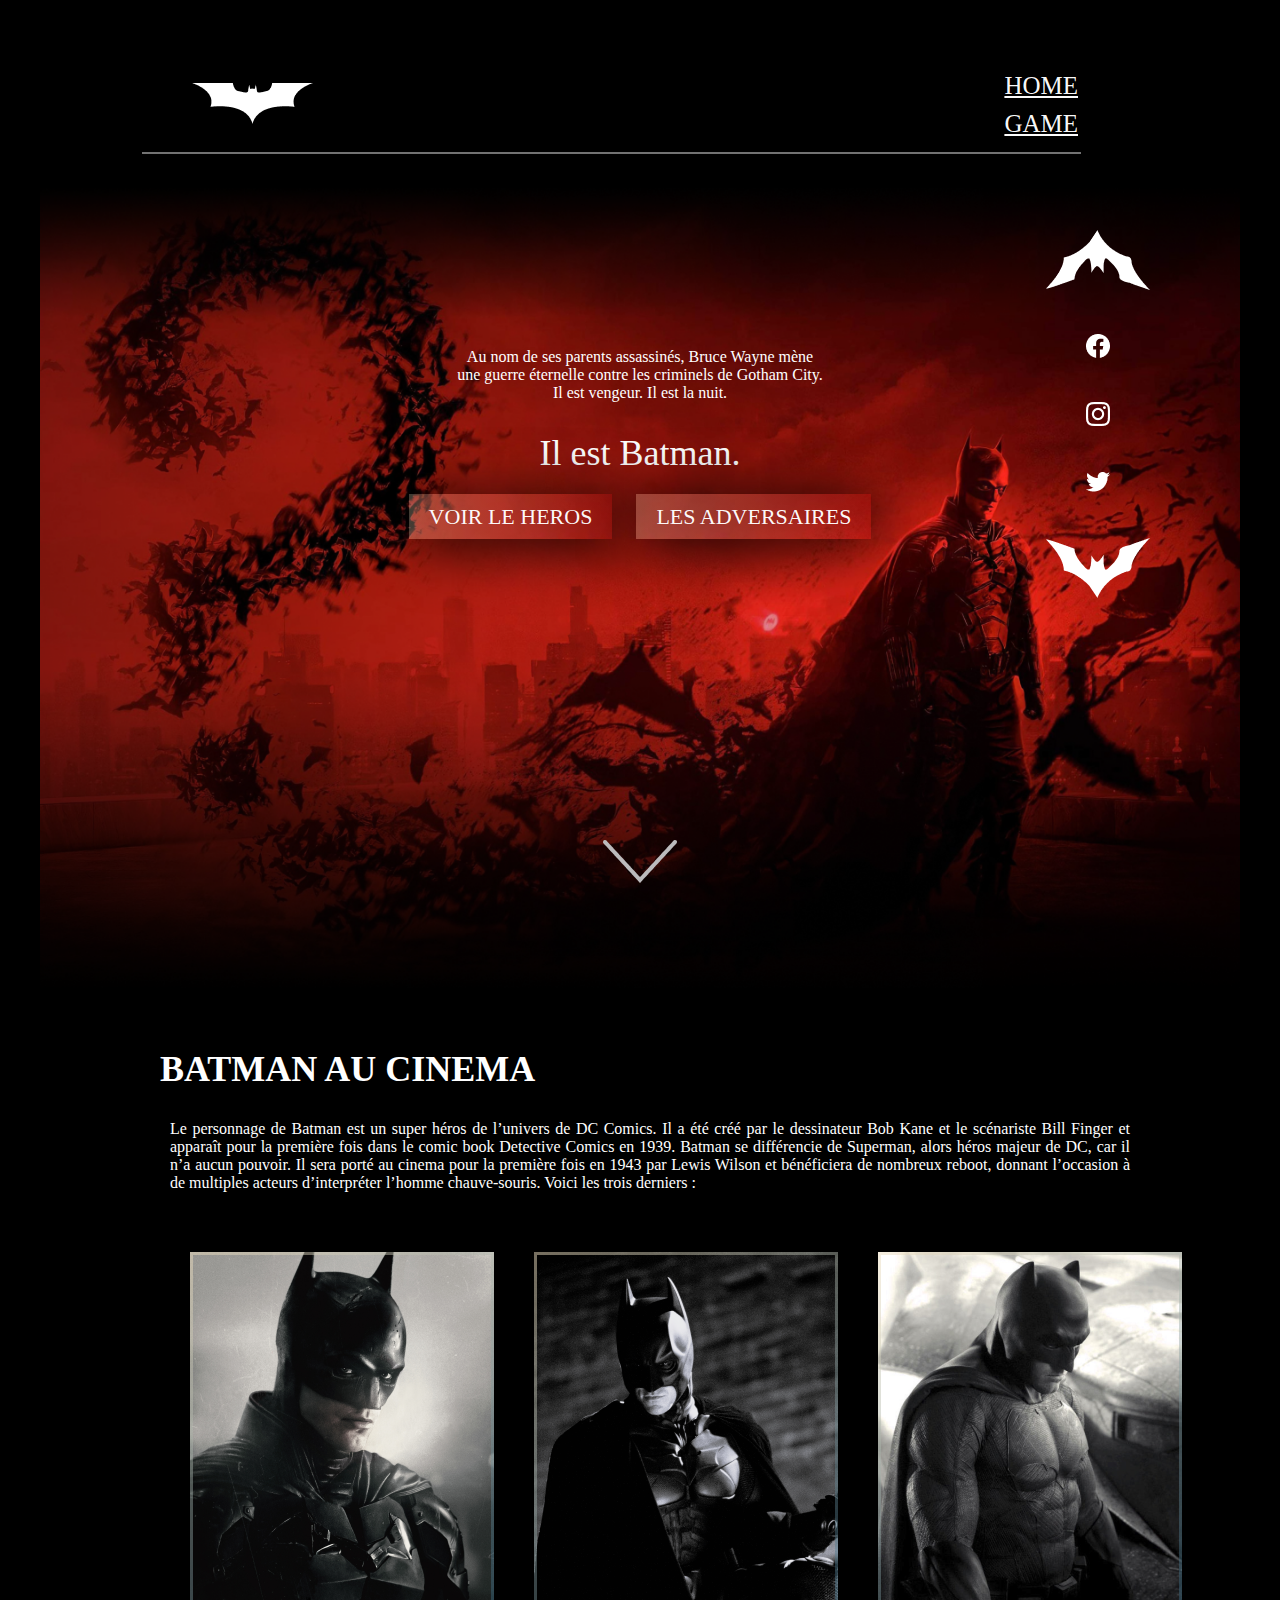
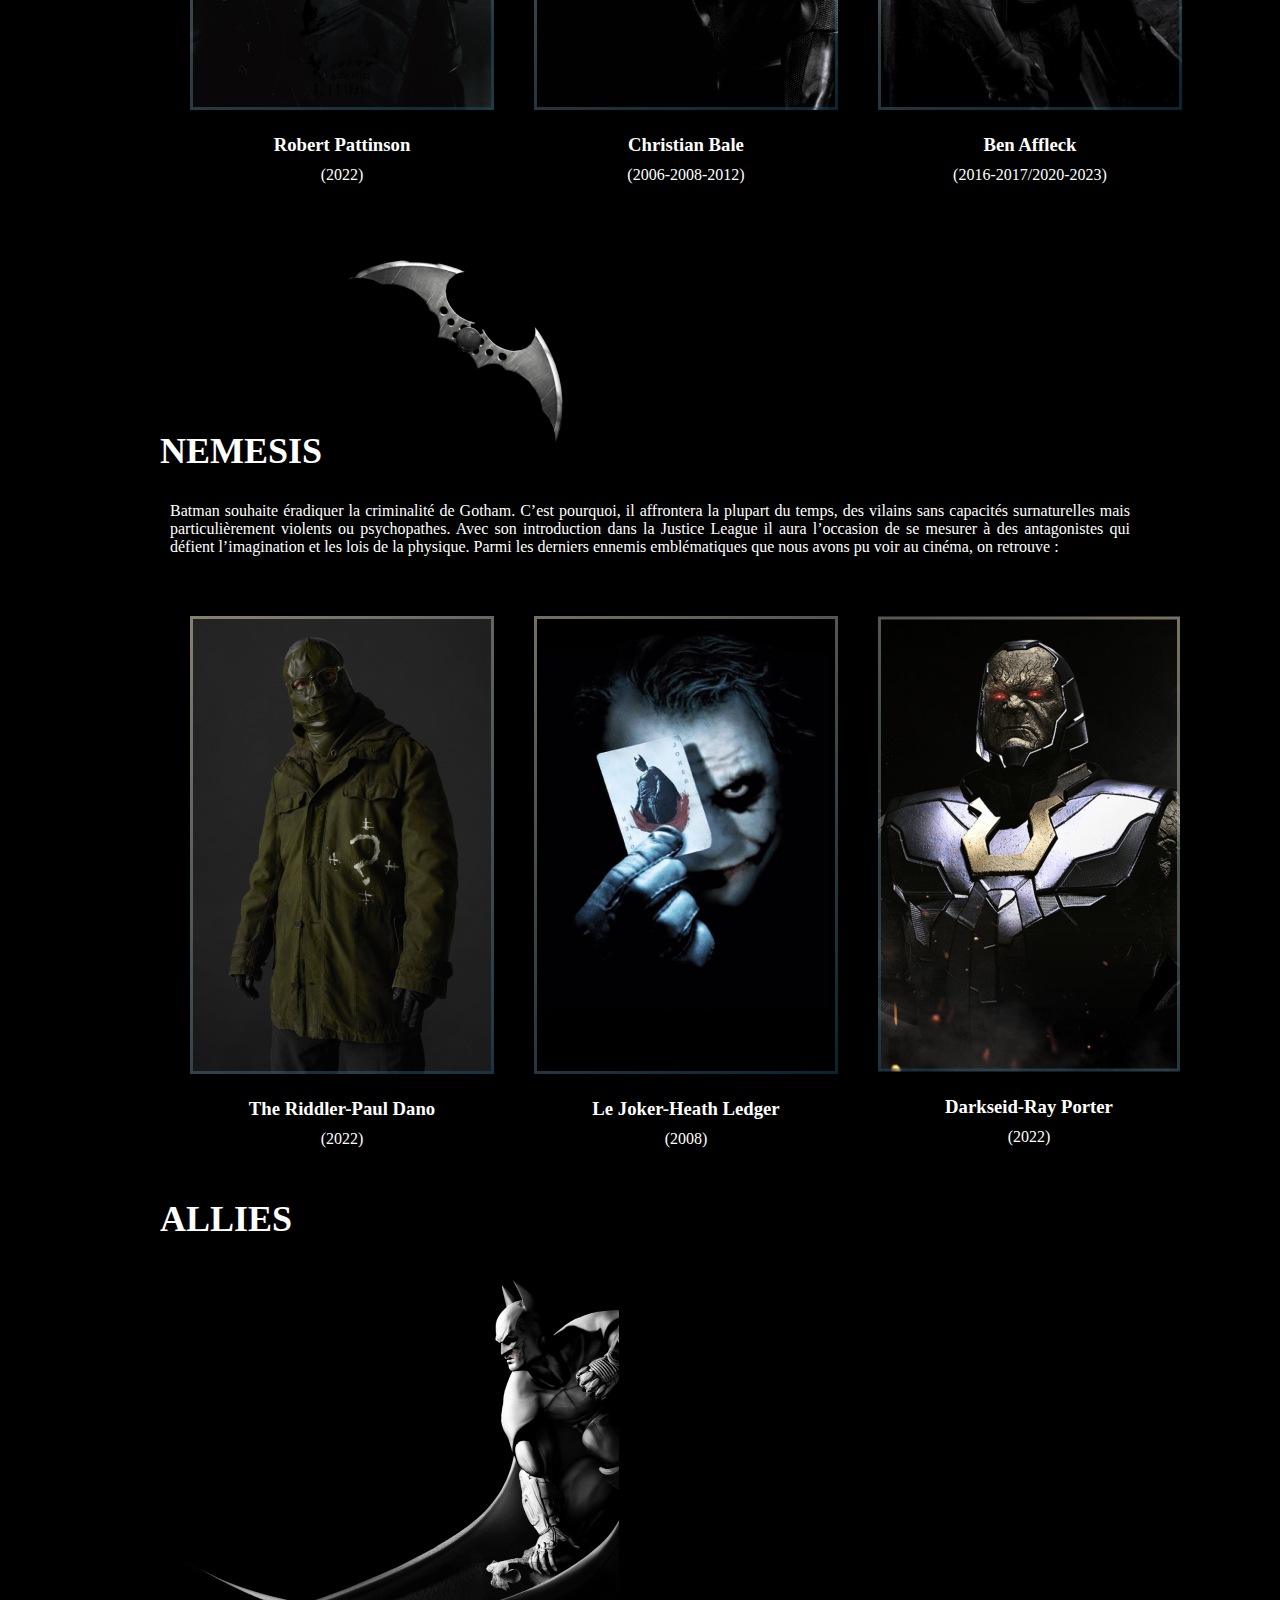
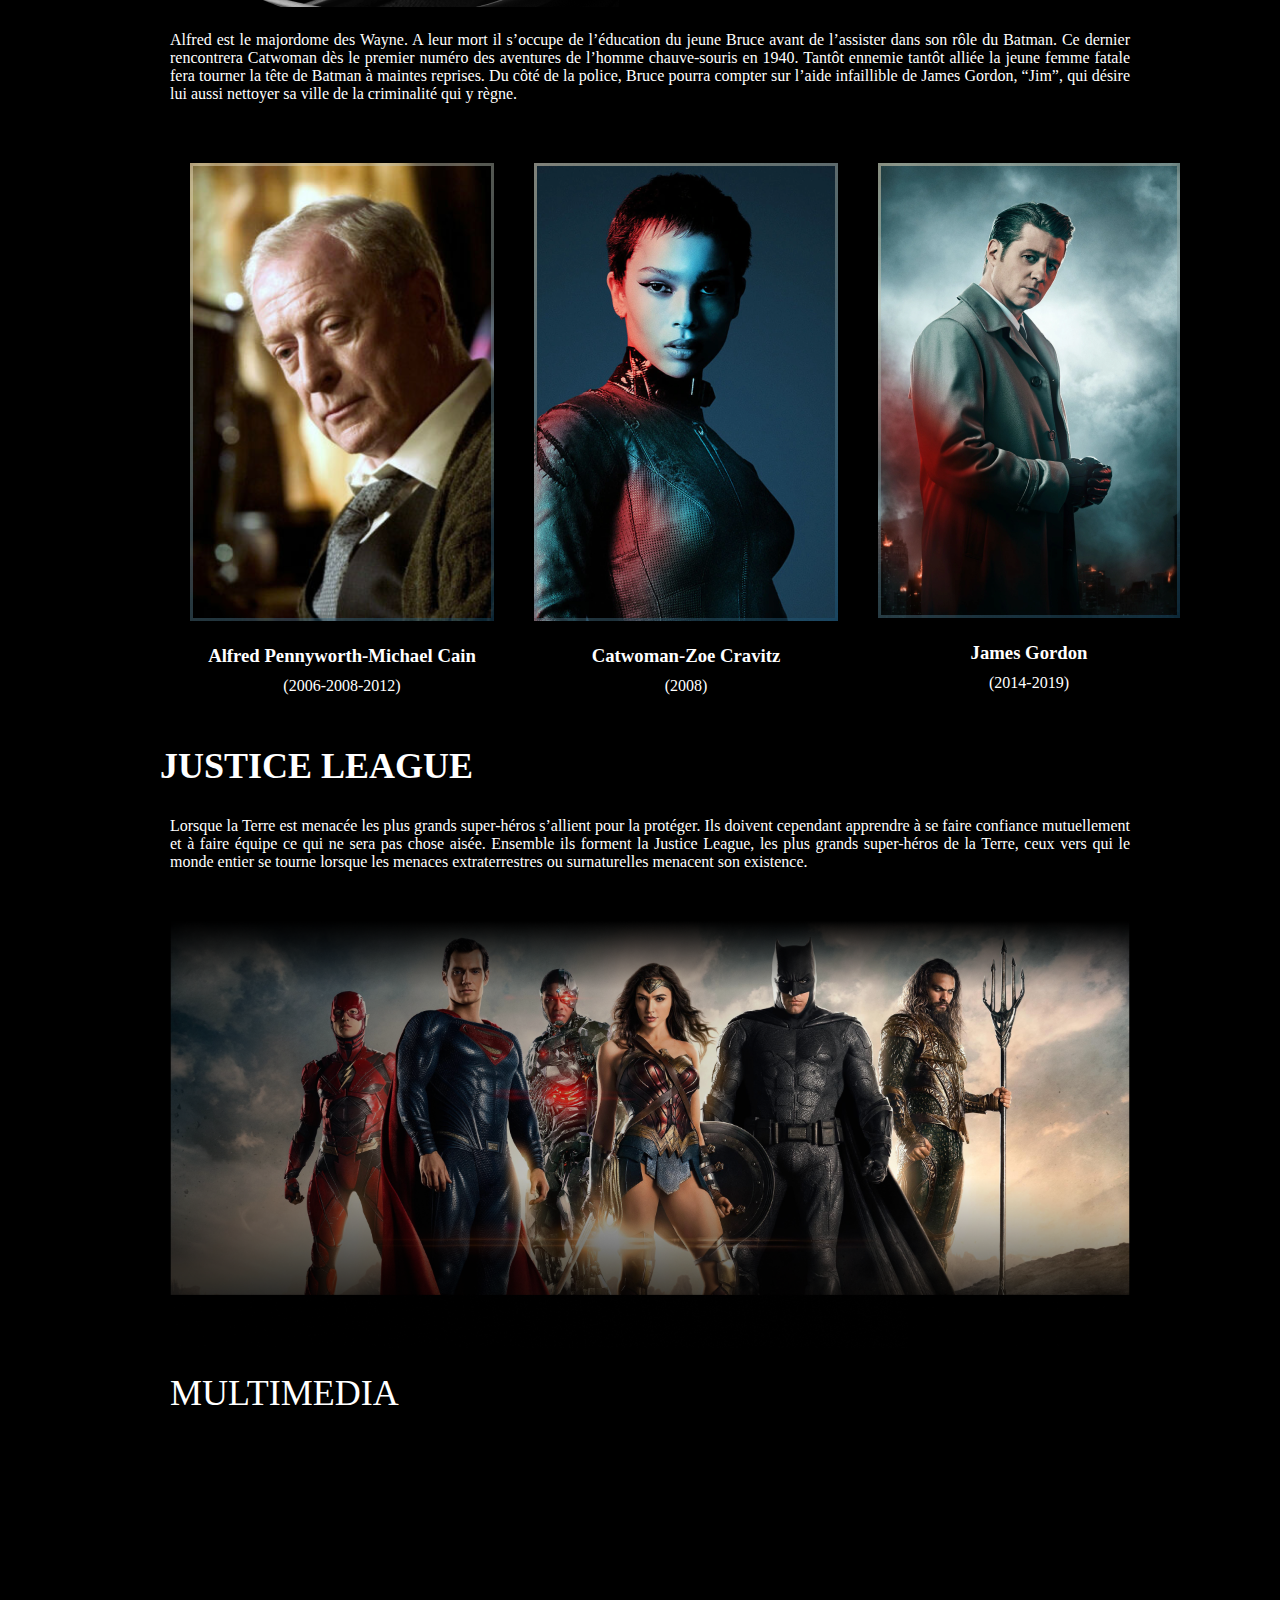
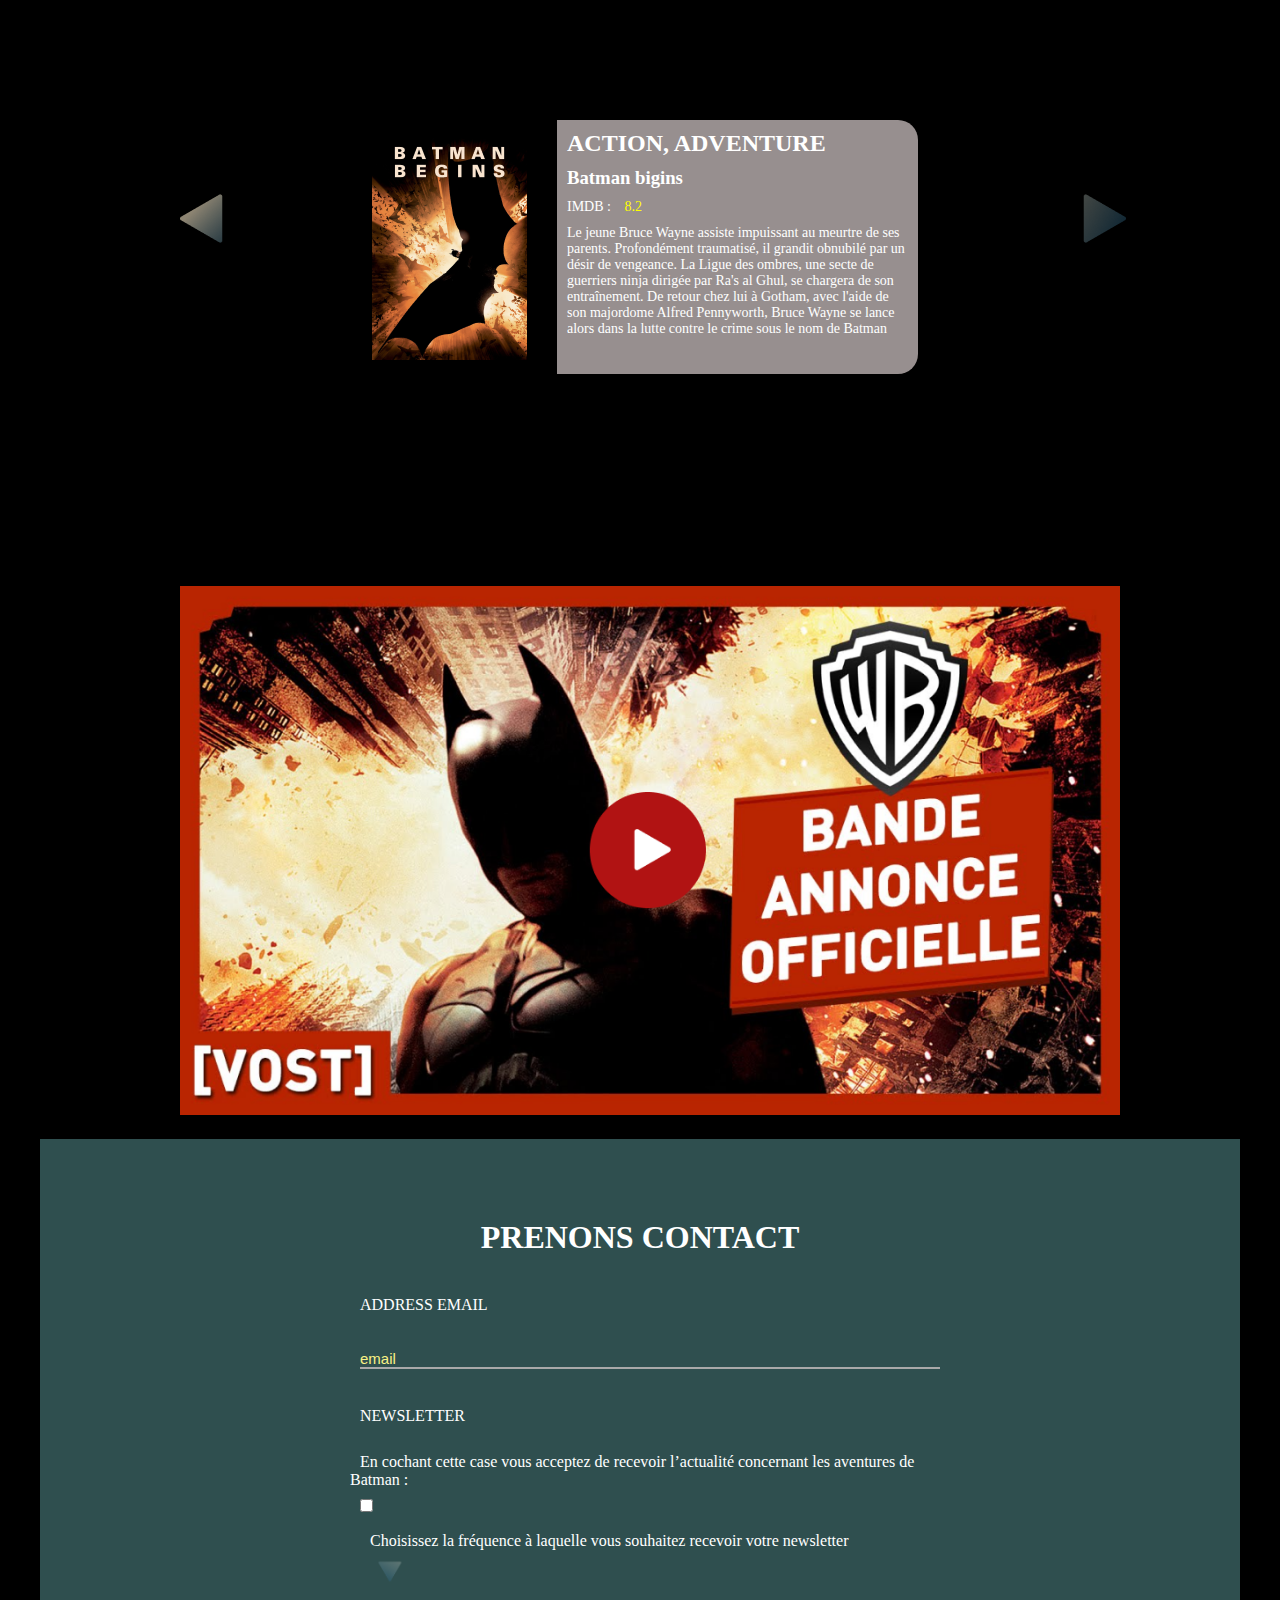
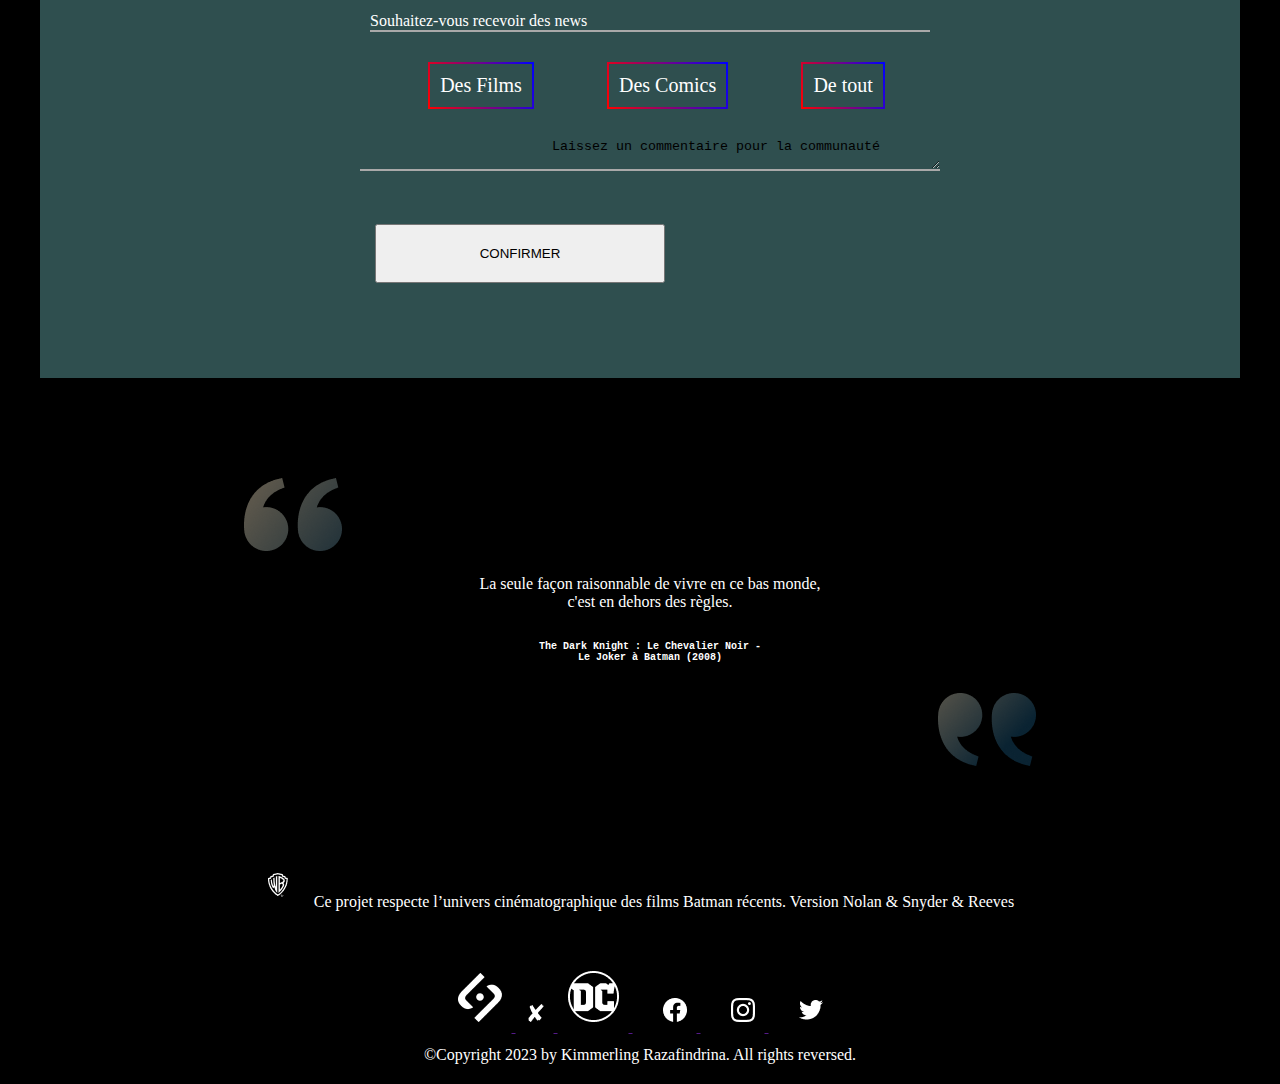
==== index.html @ 8324ac1c "first commit" ====
<!DOCTYPE html>
<html lang="fr">
<head>
    <meta charset="UTF-8">
    <meta http-equiv="X-UA-Compatible" content="IE=edge">
    <meta name="viewport" content="width=device-width, initial-scale=1.0">
    <meta name="author" content="Kimmerling Razafindrina">
    <title>Batman T4SU | Home</title>
    <link rel="stylesheet" href="./assets/styles/main.css"
</head>
<body>
    <header>
        <div class="up-bar"> </div> 
        <div class="left-bar"> </div> 
        <div class="right-bar"> </div> 
        <nav class="container">
            <a href="index.html">
                <img class="logo" src="assets/Logos/logohome.png" alt="logo"> 
            </a>
            <ul>
                <li> <a href="index.html">HOME</a></li> 
                <li> <a href="game.html">GAME</a></li> 
            </ul>
        </nav>
    </header>
    <main>
    <!--Social network with scrolling -->       
        <div class="scroll">
            <a href=""><img src="assets/Logos/logo_bat_flèche.png" alt=""></a>
            <a href=""><img src="assets/Logos/icon_facebook.png" alt=""></a>
            <a href=""><img src="assets/Logos/icon_ig.png" alt=""></a>
            <a href=""><img src="assets/Logos/icon_tw.png" alt=""></a>
            <a href=""><img src="assets/Logos/logo_bat_flèche_2.png" alt=""></a>
        </div>
    <!-- the hero the first part -->
    <section id="hero"> 
            <div class="container">
                <div class="content">
                    <p class="text"> 
                        Au nom de ses parents assassinés, Bruce Wayne mène <br> une guerre éternelle contre les
                        criminels de Gotham City. <br> Il est vengeur. Il est la nuit. 
                    </p>
                    <h1 class="title">Il est Batman.</h1>
                    <div class="call to action">
                        <a class="btn" href="#Batman-cinema">VOIR LE HEROS</a>
                        <a class="btn" href="#batman-nemesis">LES ADVERSAIRES</a>
                    </div>
                </div>  
           </div> 
           <div>
            <img class="arrow" src="assets/Logos/flèche_down_header.png">
            </div>         
    </section>
        <!-- the second section batman au cinema -->
        <section id="batman-cinema">
            <div class="container">
                <h1 class="titre"> Batman au cinema</h1>
                <p class="description"> Le personnage de Batman est un super héros de l’univers de DC Comics. Il a été créé par le
                    dessinateur Bob Kane et le scénariste Bill Finger et apparaît pour la première fois dans le
                    comic book Detective Comics en 1939. Batman se différencie de Superman, alors héros
                    majeur de DC, car il n’a aucun pouvoir. Il sera porté au cinema pour la première fois en 1943
                    par Lewis Wilson et bénéficiera de nombreux reboot, donnant l’occasion à de multiples
                    acteurs d’interpréter l’homme chauve-souris. Voici les trois derniers :</p>
                    <div class=" batman-personnage"> 
                        <div class="batman-item">
                            <img src="assets/Illustrations/Bathome2.png" alt="">
                            <div class="batman-info"> 
                                <h3>Robert Pattinson</h3>
                                <p>(2022)</p>
                            </div>   
                        </div>
                        <div class="batman-item"> 
                            <img src="assets/Illustrations/Bathome3.png" alt="">
                            <div class="batman-info"> 
                                <h3>Christian Bale</h3>
                                <p>(2006-2008-2012)</p>
                            </div>
                        </div>
                        <div class="batman-item"> 
                            <img src="assets/Illustrations/Bathome4.png" alt="">
                            <div class="batman-info"> 
                                <h3>Ben Affleck</h3>
                                <p>(2016-2017/2020-2023)</p>
                            </div>
                        </div>
                    </div>
                    
            </div>
        </section>
        <!-- the second section nemesis -->
        <section id="batman-nemesis">
            <div class="container">
                <h1 class="titre">Nemesis <img src="assets/Illustrations/Bathome13.png"> </h1>
                <P class="description">  Batman souhaite éradiquer la criminalité de Gotham. C’est pourquoi, il affrontera la plupart
                    du temps, des vilains sans capacités surnaturelles mais particulièrement violents ou
                    psychopathes. Avec son introduction dans la Justice League il aura l’occasion de se mesurer à
                    des antagonistes qui défient l’imagination et les lois de la physique. Parmi les derniers
                    ennemis emblématiques que nous avons pu voir au cinéma, on retrouve :
                </P>
                    <div class=" batman-nemesis"> 
                    <div>
                        <img src="assets/Illustrations/Bathome5.png" alt="">
                        <div class="nemesis-info"> 
                            <h3>The Riddler-Paul Dano</h3>
                            <p>(2022)</p>
                        </div>   
                    </div>
                    <div>
                        <img src="assets/Illustrations/Bathome6.png" alt="">
                        <div class="nemesis-info"> 
                            <h3>Le Joker-Heath Ledger</h3>
                            <p>(2008)</p>
                        </div>   
                    </div>
                    <div>
                        <img src="assets/Illustrations/Bathome7.png" alt="">
                        <div class="nemesis-info"> 
                            <h3>Darkseid-Ray Porter</h3>
                            <p>(2022)</p>
                        </div>   
                    </div>
            </div>
        </section>
        <!-- the second section allie-->
        <section id="batman-allies">
            <div class="container">
                <h1 class="titre">Allies</h1> 
                <img src="assets/Illustrations/Bathome12.png"> 
                <P class="description">  Alfred est le majordome des Wayne. A leur mort il s’occupe de l’éducation du jeune Bruce
                    avant de l’assister dans son rôle du Batman. Ce dernier rencontrera Catwoman dès le
                    premier numéro des aventures de l’homme chauve-souris en 1940. Tantôt ennemie tantôt
                    alliée la jeune femme fatale fera tourner la tête de Batman à maintes reprises. Du côté de la
                    police, Bruce pourra compter sur l’aide infaillible de James Gordon, “Jim”, qui désire lui aussi
                    nettoyer sa ville de la criminalité qui y règne.
                </P>
                <div class="batman-allies"> 
                    <div>
                        <img src="assets/Illustrations/Bathome9.png" alt="">
                        <div class="allies-info"> 
                            <h3>Alfred Pennyworth-Michael Cain</h3>
                            <p>(2006-2008-2012)</p>
                        </div>   
                    </div>
                    <div class="allies-info">
                        <img src="assets/Illustrations/Bathome8.png" alt="">
                        <div> 
                            <h3>Catwoman-Zoe Cravitz</h3>
                            <p>(2008)</p>
                        </div>   
                    </div>
                    <div class="allies-info">
                        <img src="assets/Illustrations/Bathome10.png" alt="">
                        <div> 
                            <h3>James Gordon</h3>
                            <p>(2014-2019)</p>
                        </div>   
                    </div>

                </div>
                
            </div>
        </section>
        <!--Section Justice league-->
        <section id="batman-justice">
            <div class="container">
                <h1 class="titre">JUSTICE LEAGUE</h1>
                <P class="description">  Lorsque la Terre est menacée les plus grands super-héros s’allient pour la protéger. Ils
                    doivent cependant apprendre à se faire confiance mutuellement et à faire équipe ce qui ne
                    sera pas chose aisée. Ensemble ils forment la Justice League, les plus grands super-héros de
                    la Terre, ceux vers qui le monde entier se tourne lorsque les menaces extraterrestres ou
                    surnaturelles menacent son existence.
                </P>
                <div>
                      
                </div>
                <img width="100%" src="assets/Illustrations/Bathome11.png" alt=""> 
            </div>
        </section>
        <!--Section MULTIMEDIA-->
        <section id="multimedia">
            <div class="container">
                <h1>MULTIMEDIA</h1>
                <button class="left">
                    <img src="assets/Logos/icon_flèche_1.png" alt="">
                </button>
                <button class="right">
                    <img src="assets/Logos/icon_flèche_2.png" alt="">
                </button>
                <div class="slider-media"> 
                    <div class="slider-image">
                    <img src="assets/Illustrations/Bathome_ba1.png" alt="">
                    </div>
                    <div class="slider-content">
                        <h2>ACTION, ADVENTURE</h2>
                        <h3>Batman bigins</h3>
                        <p>IMDB : <span class="yellow">8.2</span></p>
                        <p>
                        Le jeune Bruce Wayne assiste impuissant au meurtre de ses parents. Profondément
                        traumatisé, il grandit obnubilé par un désir de vengeance. La Ligue des ombres, une secte de
                        guerriers ninja dirigée par Ra's al Ghul, se chargera de son entraînement. De retour chez lui à
                        Gotham, avec l'aide de son majordome Alfred Pennyworth, Bruce Wayne se lance alors dans
                        la lutte contre le crime sous le nom de Batman
                        </p>
                    </div>
                </div>
            <div class="image-bande-anonce">
                <img width="100%" src="assets/Illustrations/Bathome_ba2.png" alt="">
            </div>
        </section>
        <!--Section PRENONS CONTACT-->
        <section id="contact">
            <div class="form">
                <h1>PRENONS CONTACT</h1> <!--FORMULAIRE-->
                <form action="">
                    <label class="titre" for="email">ADDRESS EMAIL</label> <br>
                    <input type="Address email"name="email" placeholder="email"> <br>
                    <label class="titre" for="Newsletter">NEWSLETTER</label> <br> 
                    <label for="">En cochant cette case vous acceptez de recevoir l’actualité concernant les aventures de
                        Batman :</label> <br>
                    <input type="checkbox"> <br>
                    <div>
                        <span> Choisissez la fréquence à laquelle vous souhaitez recevoir votre newsletter</span>
                        <span class="icon"> <img src="assets/Logos/icon_flèche_2.png" alt=""></span> <br>
                    </div>
                    <div>
                        <p class="news">Souhaitez-vous recevoir des news</p>
                    </div>
                    <div class="btn-group"> 
                        <input type="radio" id="films">
                        <label for="films">Des Films</label>
                        <input type="radio" id="comics">
                        <label for="comics">Des Comics</label>
                        <input type="radio" id="tout">
                        <label for="tout">De tout</label> <br>
                    </div>
                    <textarea name="" id="" cols="" rows="" placeholder="Laissez un commentaire pour la communauté">
                        Laissez un commentaire pour la communauté</textarea> <br>
                    <input type="submit" value="CONFIRMER">
                </form>
            </div>
        </section>
        <!--REPLIQUE-->
        <section id="replique">
            <div class="container">
                <div class="quote-open">
                    <img src="assets/Logos/icon_guillemets_1.png" alt="">
                </div>
                <div class="quote-item"> 
                <div class="quote-text">
                    <P>La seule façon raisonnable de vivre en ce bas monde, <br> c'est en dehors des règles.</P>
                </div>
                <div class="quote-author"> 
                    <p> The Dark Knight : Le Chevalier Noir -<br> Le Joker à Batman (2008)</p> 
                </div>
                </div>
                <div class="quote-close">
                    <img src="assets/Logos/icon_guillemets_2.png" alt="">
                </div>
            </div>
        </section>

    </main>
    <div class="clearfix">

    </div>
    <footer>
        <div class="container">
            <div class="text-footer">
            <img src="assets/Logos/icon_WB.png" alt="Logo WB"> 
            <span> Ce projet respecte l’univers cinématographique des films Batman récents. Version Nolan &
            Snyder & Reeves</span>
            </div>
            <div class="social-footer">
            <a href="">  
                <img src="assets/Logos/logo_sayna_white.png" alt="Logo SAYNA"> 
                <img src="assets/Logos/icon_x.png" alt="X">
                <img src="assets/Logos/icon_DC.png" alt="DC">
            </a>
            <a href=""> 
                <img src="assets/Logos/icon_facebook.png" alt="Facebook logo"> 
            </a>
            <a href="">
                <img src="assets/Logos/icon_ig.png" alt="Instagram logo">
            </a>
            <a href=""> <img src="assets/Logos/icon_tw.png" alt="Twitter">
            </a>
            <p>©Copyright 2023 by Kimmerling Razafindrina. All rights reversed.</p>
            </div> 
        </div>
            
    </footer>

</body>
</html>
---- assets/styles/main.css ----
@import url(font url);
@font-face {
    font-family: 'rajdhani' ;
    src: url();
}
:root{ 
    --yellow-color: #FFFF00;
    --yellow-light: #F8F184;
    --blue-color: #19587D;
    --white-color: #fffffffb;
    --gradient-white: #eddebf44;
    --gradient-red: #89000936;
    --black-color: #000;
}
*{ margin: 10px;
padding:0 ;
box-sizing: border-box;
}
h1 { 
    font-family: 'rajdhani';
    font-size: 36px;
    font-weight: 400;
}
button {
    font-family: 'rajdhani' ;
    font-size: 20px;
    font-weight: 400;
}
.container{ 
    width: 80%;
    margin: 0 auto;
}
body{ 
    background-color: black;
    color: white;
    font-family: 'Space-Grotesk';
    font-weight: 300;
}
.up-bar{
    border-top: #727272 2px solid;
   position: relative;
   top: 132px;
   width: 77%;
   left: 102px;
}
.left-bar{
    border-left: #727272 2px solid;
    position: absolute;
    
}
/*Design of navigation */
nav{ 
    display: flex;
    align-items: center;
    justify-content: space-between;
    padding: 20px;    
}
ul{
    list-style: none;
}
nav ul a{
    color: var(--white-color);
    font-size: 25px;
    font-weight: 500;
    font-family: 'rajdhani';
}

nav ul a:hover{
    color: var(--yellow-color);    
}
.logo:hover{ 
    filter: invert(4%) sepia(100%) saturate(1680%) hue-rotate(352deg);
}
/*Design of header hero */
#hero {
    background-image: url(../Illustrations/Bathome1.png);
    height: 800px;
    background-position: top center;
    background-repeat: no-repeat;
    background-color: #19587D;
    background-size: cover;
    text-align: center;
}
/*Design of section batman-personnage */
#batman-cinema{
    margin-top: 60px;
}
#batman-cinema .titre{
    text-transform:uppercase;
    font-weight: bold;
    margin: 30px 0;
}
#batman-cinema .description{
    margin-bottom: 40px;
    text-align: justify;
    width: 100%;
    font-size: ;
}
.batman-personnage{
    display: flex;
    justify-content:space-between ;
}
#batman-cinema .batman-info{
    text-align: center;
}

/*Design of section batman-nemesis */

.batman-nemesis{
    display: flex;
    justify-content:space-between ;
}
#batman-nemesis .titre{
    text-transform:uppercase;
    font-weight: bold;
    margin: 30px 0;
}
#batman-nemesis .description{
    margin-bottom: 40px;
    text-align: justify;
    width: 100%;
    font-size: ;
}
#batman-nemesis .nemesis-info{
    text-align: center;
}
/*Design of section batman-allies */

.batman-allies{
    display: flex;
    justify-content:space-between ;
}
#batman-allies .titre{
    text-transform:uppercase;
    font-weight: bold;
    margin: 30px 0;
}
#batman-allies .description{
    margin-bottom: 40px;
    text-align: justify;
    width: 100%;
    font-size: ;
}
#batman-allies .allies-info{
    text-align: center;
}
/*Design of section justice league */
.batman-justice{
    display: flex;
    justify-content:space-between ;
}
#batman-justice .titre{
    text-transform:uppercase;
    font-weight: bold;
    margin: 30px 0;
}
#batman-justice .description{
    margin-bottom: 40px;
    text-align: justify;
    width: 100%;
    font-size: ;
}
/*Design of section multimedia slider */
#multimedia .slider-media{
    display: flex;
    width:60%;
    margin: 20%;
    justify-content: baseline;
}
#multimedia .slider-image{
    width: 100%;
}
#multimedia .slider-content{
    padding: 0;
    background-color: rgb(151, 143, 143);
    border-top-right-radius: 20px;
    border-bottom-right-radius: 20px;
}
#multimedia p{
    font-size: 14px;
}
#multimedia button {
    position: relative;
    top: 350px;
    background:none;
    border: none;

}
#multimedia button.right {
    right: -85%;

}
#multimedia .yellow{
    color: var(--yellow-color);
}
/*Design of section content */

.content{
    display: flex;
    justify-content: center;
    flex-direction: column;
    text-align: center;
    width: 60%;
    margin: 0 auto;
    padding-top: 150px;
}
.social-network{ 
    display: flex;
    justify-content: left;
    flex-direction: column;
    
}
#hero .title{
    margin: 20px 0;
}
.btn{ 
    text-decoration: none;
    color: var(--white-color);
    font-size: 22px;
    padding: 10px 20px;
    margin-top: 10px;
    background: linear-gradient(
        80deg, var(--gradient-white), var(--gradient-red)
    ) ;
    box-shadow: var(--black-color) 5px 5px 60px;
}
#hero .arrow{
    display: block;
    margin: 0 auto;
    margin-top: 300px;
}
.scroll{
    display: flex;
    flex-direction: column;
    align-items: center;
    position: fixed;
    right: 100px;
    top: 200px;
}
/*Design of section contact */
#contact {
    background-color: darkslategray;
    padding: 70px 0;
}
#contact .form{
    width: 50%;
    margin: 0 auto;
}
#contact h1{
    text-align: center;
    font-weight: bold;
    font-size: 32px;
    margin-bottom: 40px;
}
#contact .titre{
    display: block;
}
#contact .form input[type='Address email'], textarea {
    display: block;
    border-top: none;
    border-right: none;
    border-left: none;
    width: 100%;
    border-bottom: 2px solid darkgray;
    background-color: transparent;
}
#contact .icon img{ 
    transform: rotate(90deg);
    width: 20px;
}
#contact .news{
    margin-top: 15px;
    border-bottom: 2px solid darkgray;
    width: 100%;
}
::placeholder{
    color: #F8F184;
    font-size: 15px;
}
.btn-group {
    padding: 10px;
    display: flex;
    justify-content: space-around;
}
.form input[type='radio'] {
    opacity: 0;
}
.btn-group label{
    cursor: pointer;
    padding: 10px;
    border: 2px solid darkgrey;
    border-image: linear-gradient(69deg, red, blue) 1;
    font-size: 20px;
}
input[type='submit'] {
    display: block;
    width: 50%;
    margin: 25px;
    padding: 20px;
    cursor: pointer;
}
#replique {
    margin: 90px;
}
#replique .quote-item {
    text-align: center;
    width: 100%;
    margin: o auto;
}
#replique .quote-author {
    font-size: 10px;
    font-weight: bold;
    padding-top: 10px;
    font-family: 'Courier New', Courier, monospace;
}
#replique .quote-close{ 
    float: right;
}
/*Design of section footer */
footer {
    margin-top: 200px;
}
footer .text-footer {
    text-align: center;
}
footer .social-footer {
    text-align: center;
    margin-top: 50px;
}
@media screen and (max-width:700px){
    body{
        background-color: #727272;
    }
}
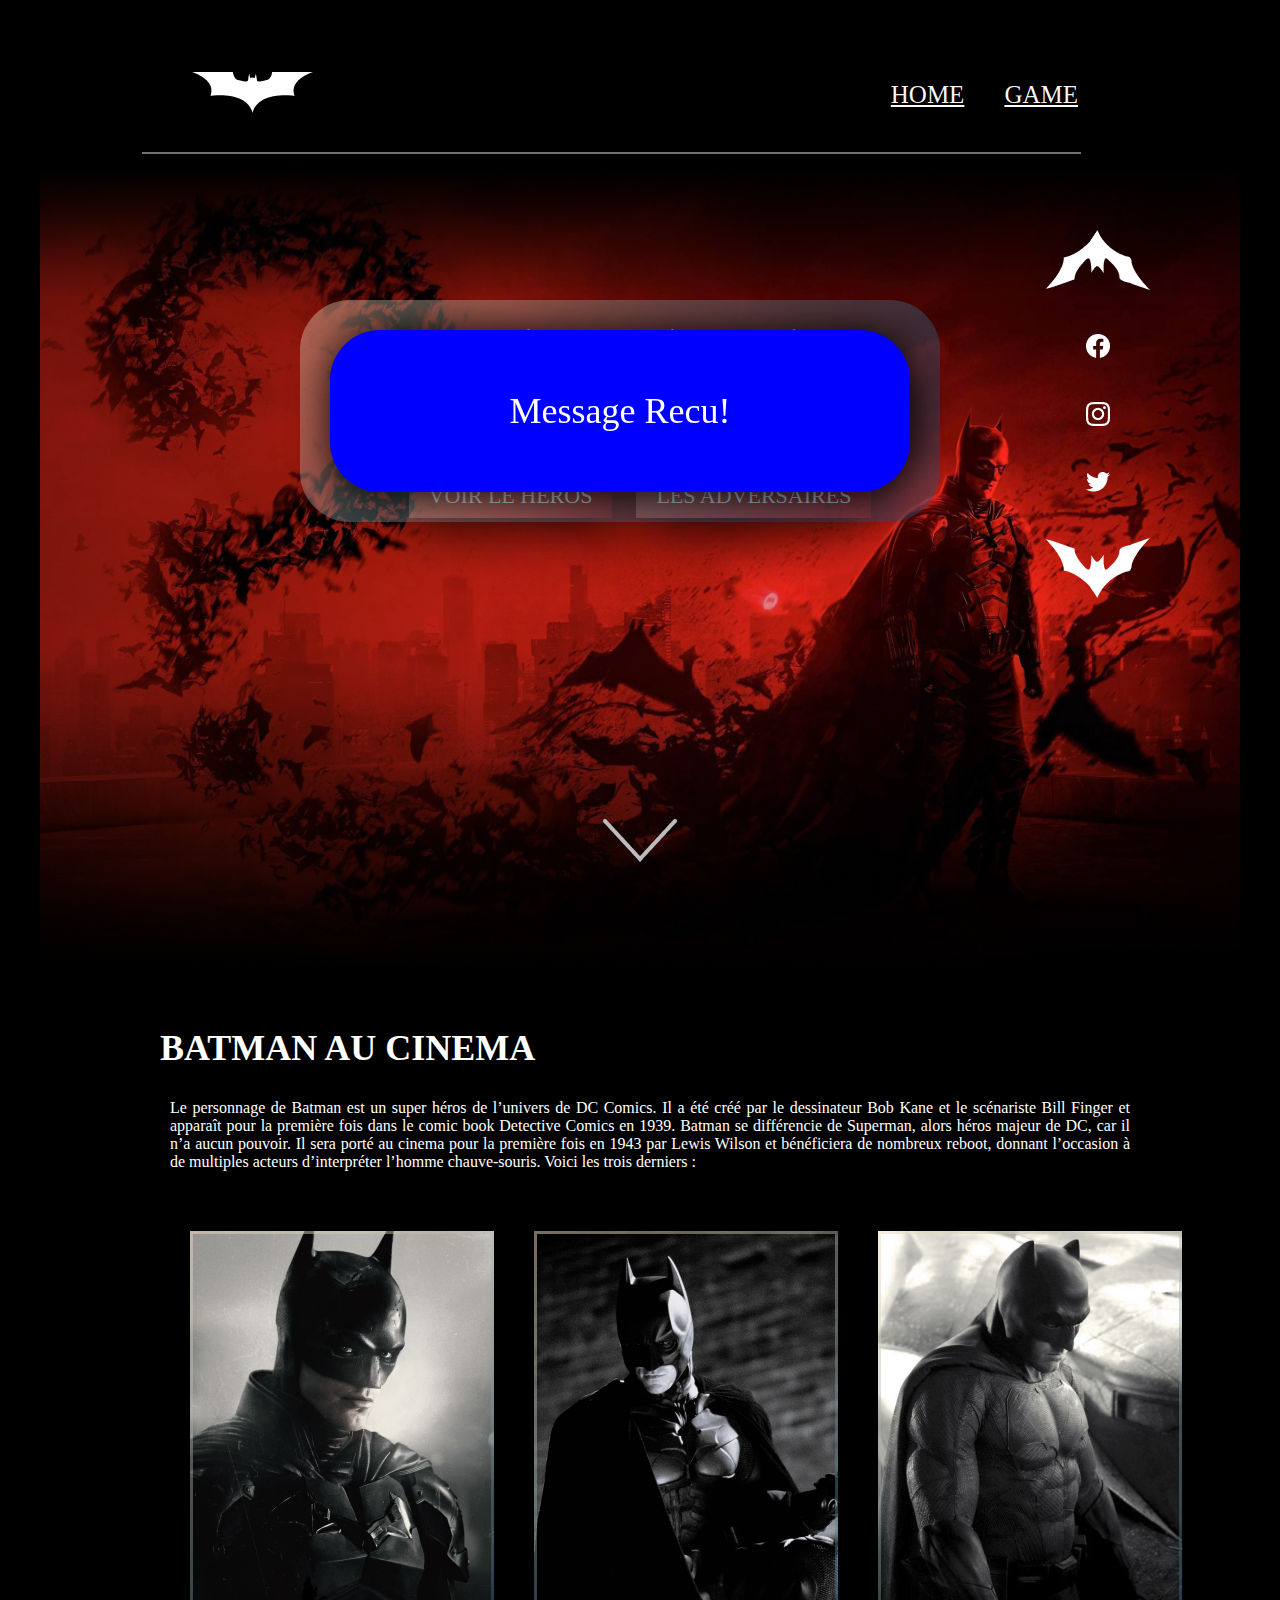
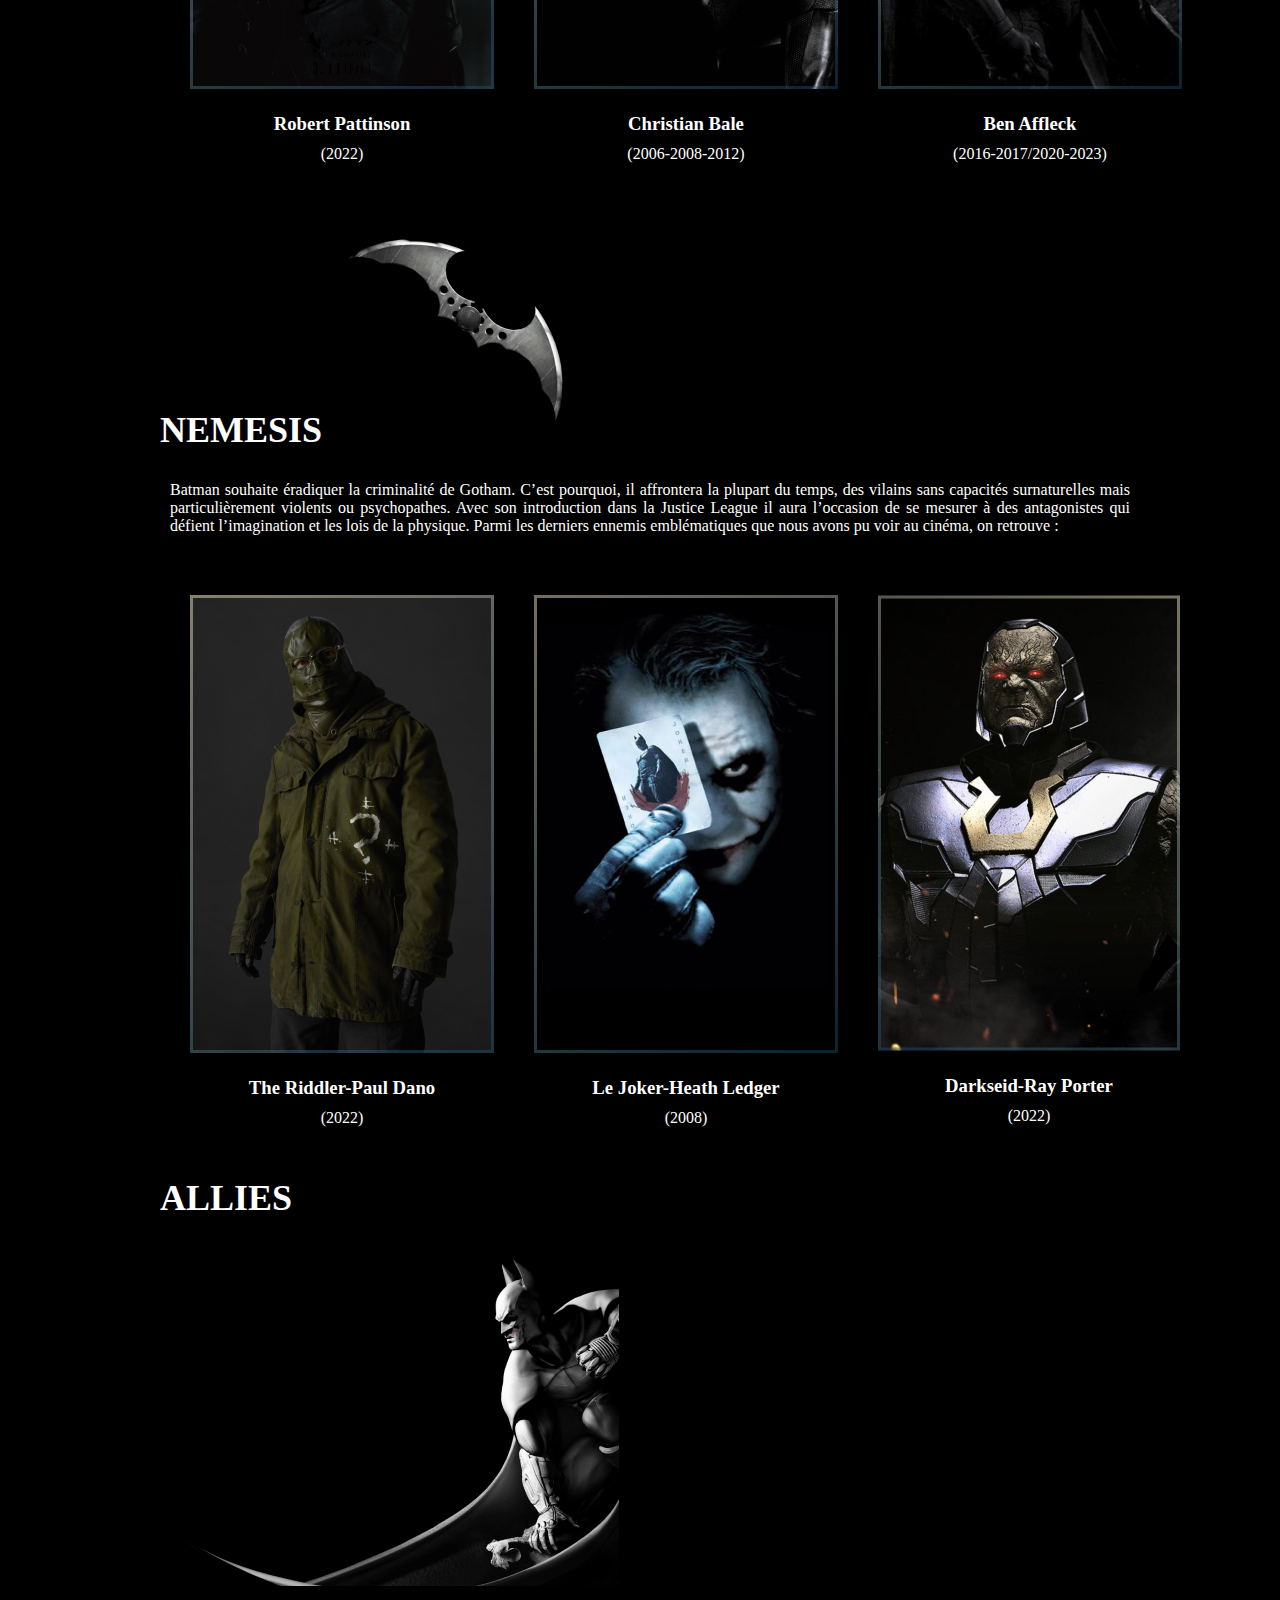
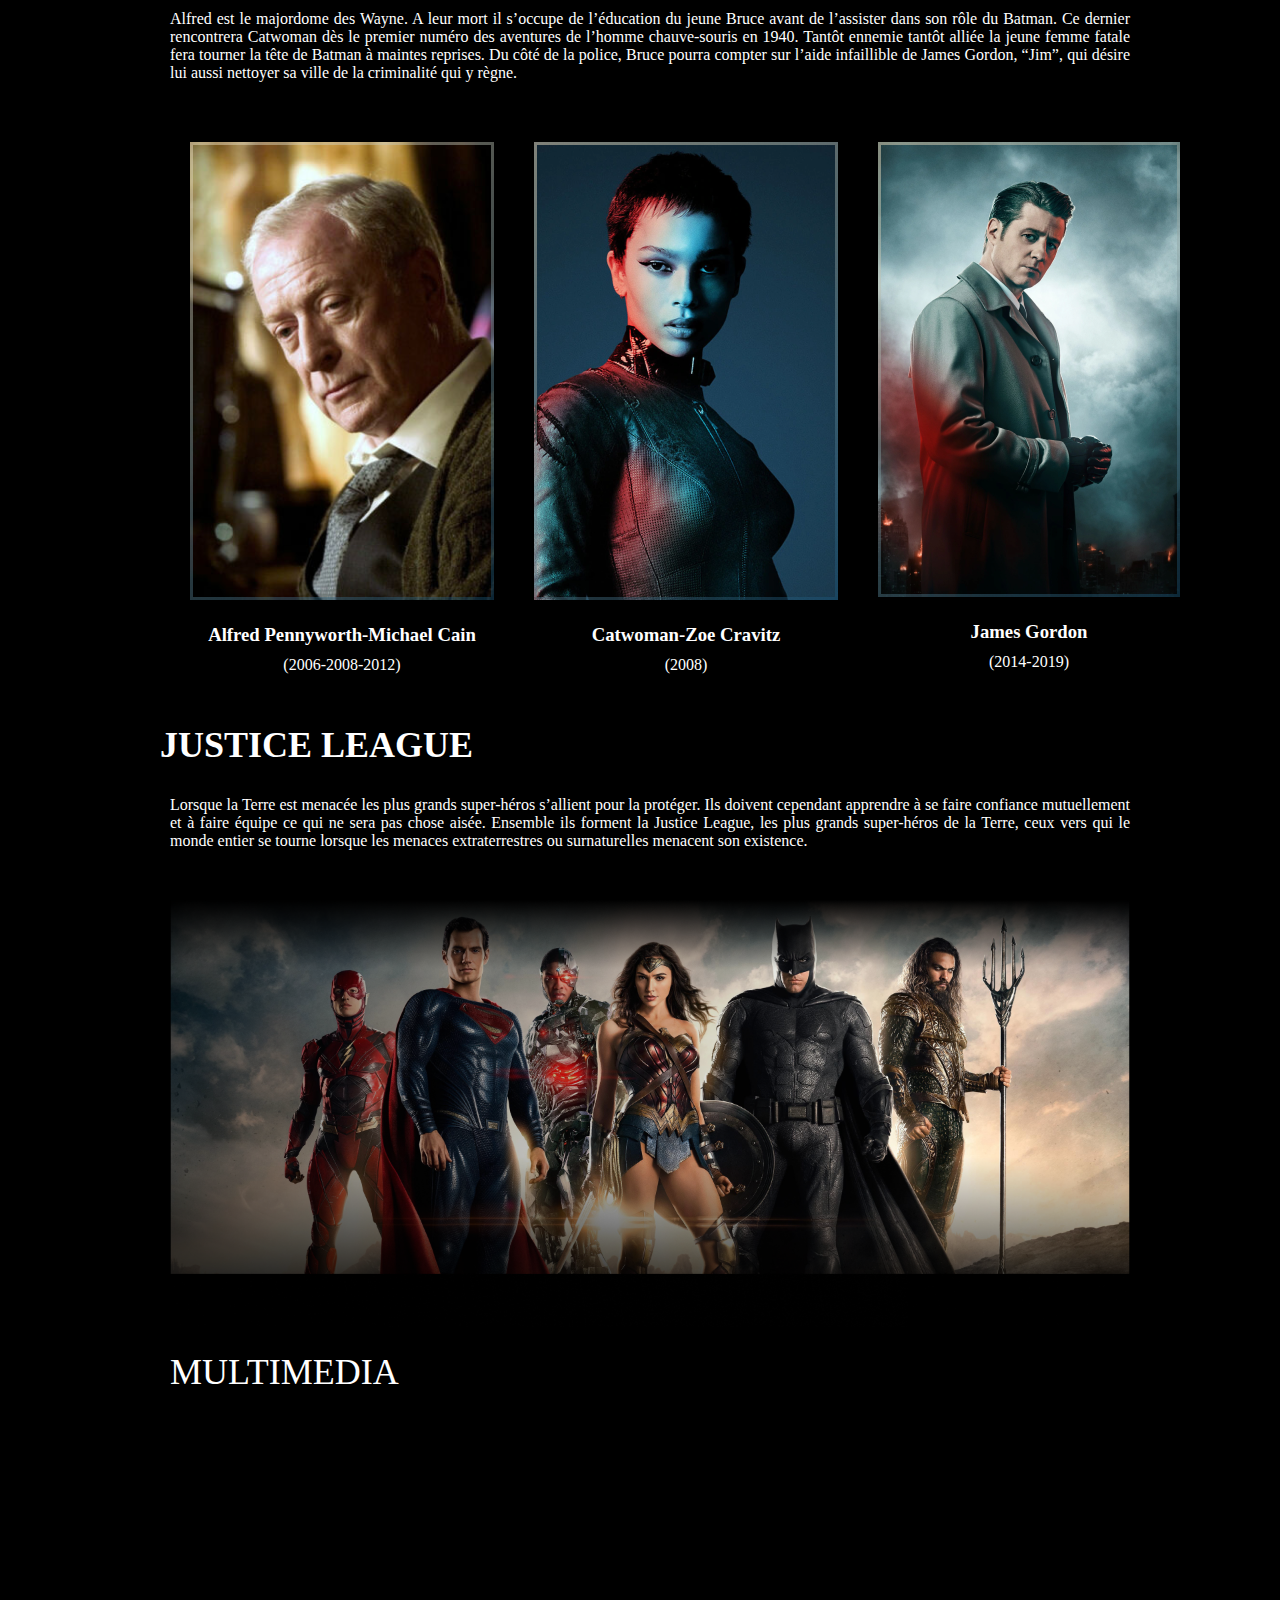
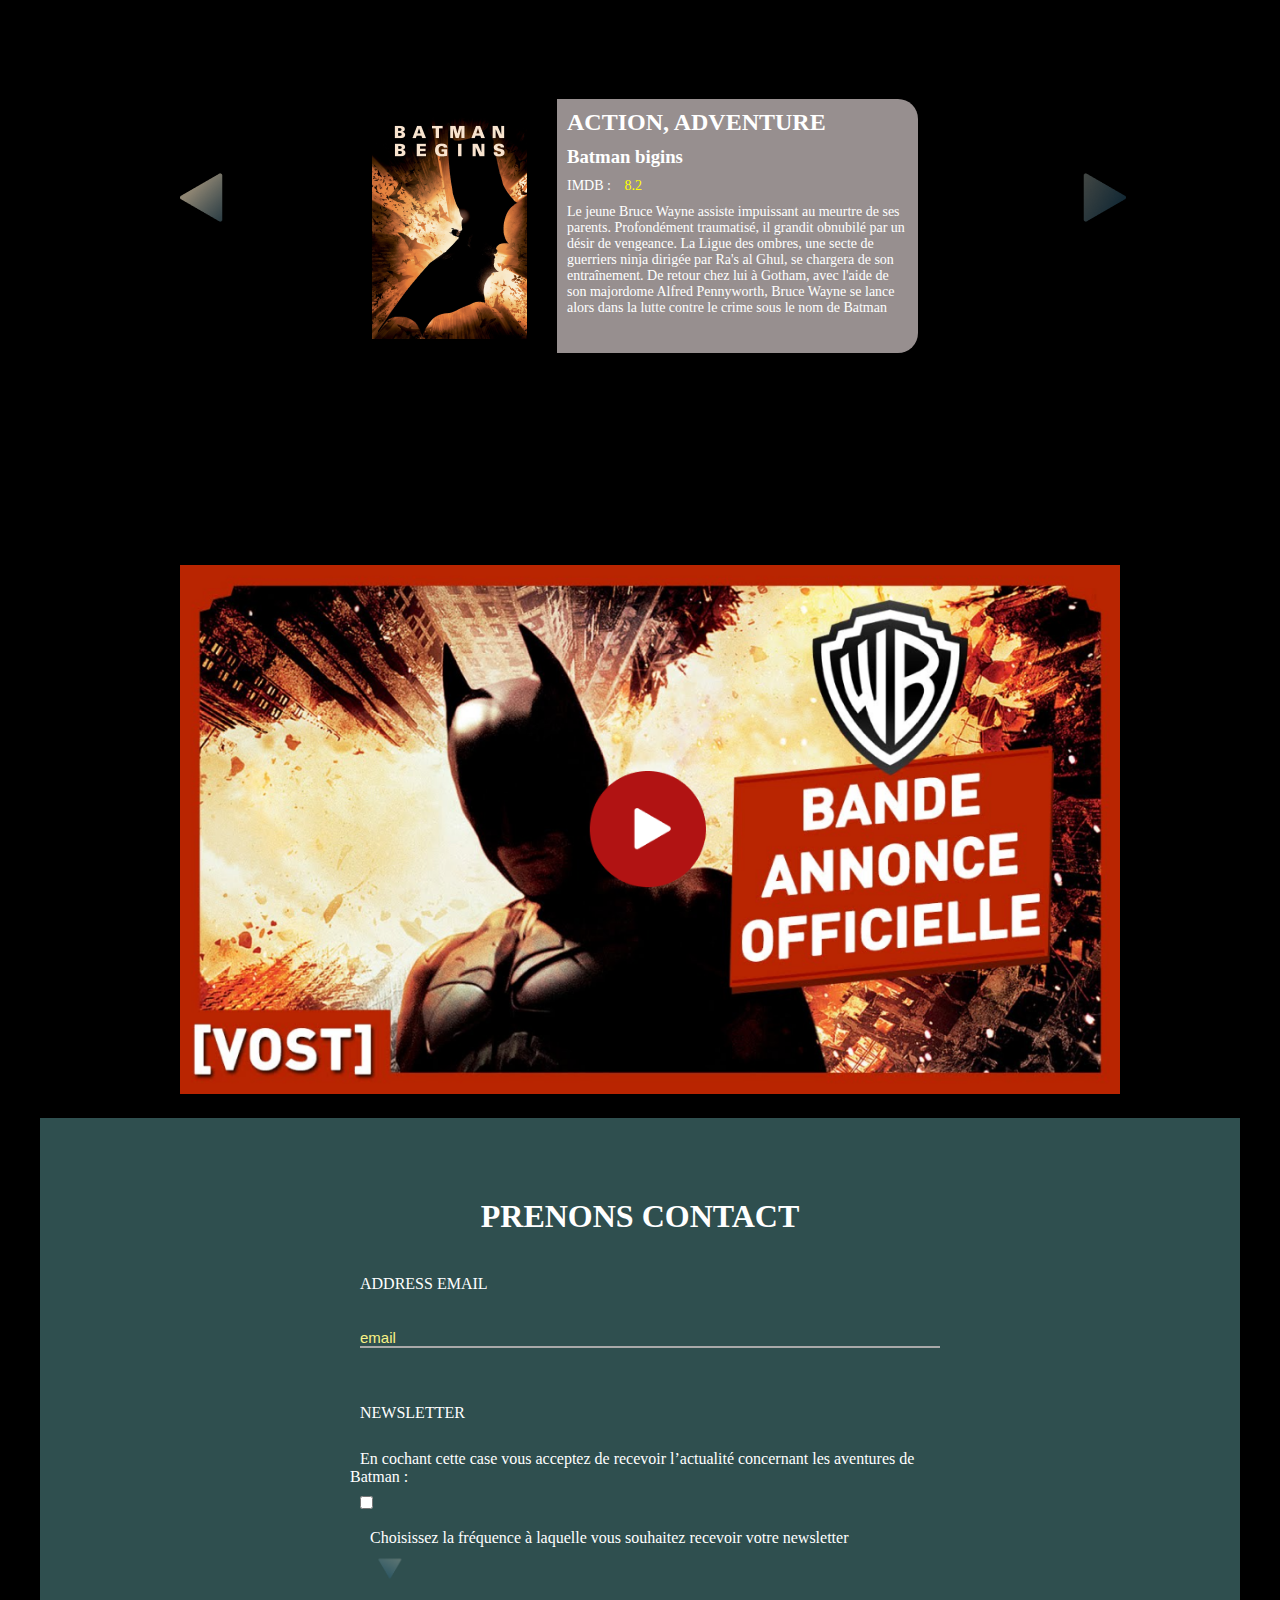
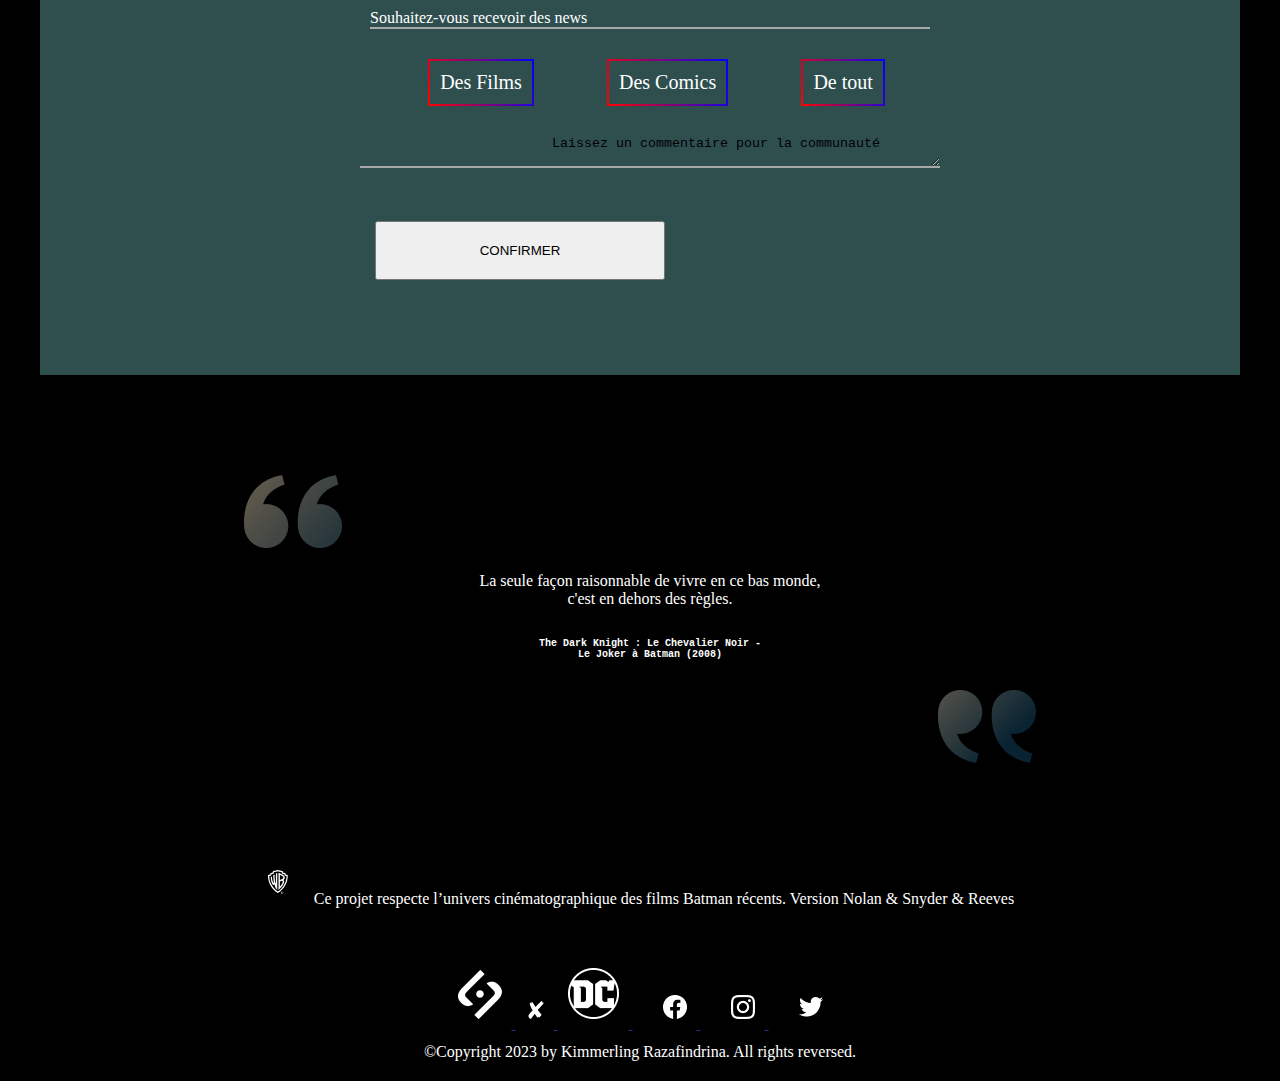
==== commit d0bdd140: "Second commit" ====
--- a/index.html
+++ b/index.html
@@ -6,7 +6,7 @@
     <meta name="viewport" content="width=device-width, initial-scale=1.0">
     <meta name="author" content="Kimmerling Razafindrina">
     <title>Batman T4SU | Home</title>
-    <link rel="stylesheet" href="./assets/styles/main.css"
+    <link rel="stylesheet" href="./assets/css/style.css"
 </head>
 <body>
     <header>
@@ -49,7 +49,14 @@
            </div> 
            <div>
             <img class="arrow" src="assets/Logos/flèche_down_header.png">
-            </div>         
+            </div>   
+            <!-- Debut de la check box -->
+            <div class="popupbox" id="popupbox">
+                <div class="inside">
+                    <h1>Message Recu!</h1>
+                </div>
+            </div>
+            <!-- Fin de la check box -->
     </section>
         <!-- the second section batman au cinema -->
         <section id="batman-cinema">
@@ -211,9 +218,10 @@
         <section id="contact">
             <div class="form">
                 <h1>PRENONS CONTACT</h1> <!--FORMULAIRE-->
-                <form action="">
+                <form action="" id="myForm">
                     <label class="titre" for="email">ADDRESS EMAIL</label> <br>
-                    <input type="Address email"name="email" placeholder="email"> <br>
+                    <input type="Address email"name="email" placeholder="email" id="email"> <br>
+                    <span id="invalid"></span>
                     <label class="titre" for="Newsletter">NEWSLETTER</label> <br> 
                     <label for="">En cochant cette case vous acceptez de recevoir l’actualité concernant les aventures de
                         Batman :</label> <br>
@@ -290,5 +298,9 @@
             
     </footer>
 
+  <!--Relier avec Java Script-->
+<script src="./assets/js/validator.js">
+
+</script>
 </body>
 </html>
--- a/assets/css/style.css
+++ b/assets/css/style.css
@@ -0,0 +1,361 @@
+@import url(font url);
+@font-face {
+    font-family: 'rajdhani' ;
+    src: url();
+}
+:root{ 
+    --yellow-color: #FFFF00;
+    --yellow-light: #F8F184;
+    --blue-color: #19587D;
+    --white-color: #fffffffb;
+    --gradient-white: #eddebf44;
+    --gradient-red: #89000936;
+    --black-color: #000;
+}
+*{ margin: 10px;
+padding:0 ;
+box-sizing: border-box;
+}
+h1 { 
+    font-family: 'rajdhani';
+    font-size: 36px;
+    font-weight: 400;
+}
+button {
+    font-family: 'rajdhani' ;
+    font-size: 20px;
+    font-weight: 400;
+}
+.container{ 
+    width: 80%;
+    margin: 0 auto;
+}
+body{ 
+    background-color: black;
+    color: white;
+    font-family: 'Space-Grotesk';
+    font-weight: 300;
+}
+.up-bar{
+    border-top: #727272 2px solid;
+   position: relative;
+   top: 132px;
+   width: 77%;
+   left: 102px;
+}
+.left-bar{
+    border-left: #727272 2px solid;
+    position: absolute;
+    
+}
+/*Design of navigation */
+nav{ 
+    display: flex;
+    align-items: center;
+    justify-content: space-between;
+    padding: 20px;    
+}
+ul{
+    list-style: none;
+    display: flex;
+}
+nav ul a{
+    color: var(--white-color);
+    font-size: 25px;
+    font-weight: 500;
+    font-family: 'rajdhani';
+}
+
+nav ul a:hover{
+    color: var(--yellow-color);    
+}
+.logo:hover{ 
+    filter: invert(4%) sepia(100%) saturate(1680%) hue-rotate(352deg);
+}
+/*Design of header hero */
+#hero{
+    background-image: url(../Illustrations/Bathome1.png);
+    height: 800px;
+    background-position: top center;
+    background-repeat: no-repeat;
+    background-size: cover;
+    text-align: center;
+}
+/*Design of section batman-personnage */
+#batman-cinema{
+    margin-top: 60px;
+}
+#batman-cinema .titre{
+    text-transform:uppercase;
+    font-weight: bold;
+    margin: 30px 0;
+}
+#batman-cinema .description{
+    margin-bottom: 40px;
+    text-align: justify;
+    width: 100%;
+    font-size: ;
+}
+.batman-personnage{
+    display: flex;
+    justify-content:space-between ;
+}
+#batman-cinema .batman-info{
+    text-align: center;
+}
+
+/*Design of section batman-nemesis */
+
+.batman-nemesis{
+    display: flex;
+    justify-content:space-between ;
+}
+#batman-nemesis .titre{
+    text-transform:uppercase;
+    font-weight: bold;
+    margin: 30px 0;
+}
+#batman-nemesis .description{
+    margin-bottom: 40px;
+    text-align: justify;
+    width: 100%;
+    font-size: ;
+}
+#batman-nemesis .nemesis-info{
+    text-align: center;
+}
+/*Design of section batman-allies */
+
+.batman-allies{
+    display: flex;
+    justify-content:space-between ;
+}
+#batman-allies .titre{
+    text-transform:uppercase;
+    font-weight: bold;
+    margin: 30px 0;
+}
+#batman-allies .description{
+    margin-bottom: 40px;
+    text-align: justify;
+    width: 100%;
+    font-size: ;
+}
+#batman-allies .allies-info{
+    text-align: center;
+}
+/*Design of section justice league */
+.batman-justice{
+    display: flex;
+    justify-content:space-between ;
+}
+#batman-justice .titre{
+    text-transform:uppercase;
+    font-weight: bold;
+    margin: 30px 0;
+}
+#batman-justice .description{
+    margin-bottom: 40px;
+    text-align: justify;
+    width: 100%;
+    font-size: ;
+}
+/*Design of section multimedia slider */
+#multimedia .slider-media{
+    display: flex;
+    width:60%;
+    margin: 20%;
+    justify-content: baseline;
+}
+#multimedia .slider-image{
+    width: 100%;
+}
+#multimedia .slider-content{
+    padding: 0;
+    background-color: rgb(151, 143, 143);
+    border-top-right-radius: 20px;
+    border-bottom-right-radius: 20px;
+}
+#multimedia p{
+    font-size: 14px;
+}
+#multimedia button {
+    position: relative;
+    top: 350px;
+    background:none;
+    border: none;
+
+}
+#multimedia button.right {
+    right: -85%;
+
+}
+#multimedia .yellow{
+    color: var(--yellow-color);
+}
+/*Design of section content */
+
+.content{
+    display: flex;
+    justify-content: center;
+    flex-direction: column;
+    text-align: center;
+    width: 60%;
+    margin: 0 auto;
+    padding-top: 150px;
+}
+.social-network{ 
+    display: flex;
+    justify-content: left;
+    flex-direction: column;
+    
+}
+#hero .title{
+    margin: 20px 0;
+}
+.btn{ 
+    text-decoration: none;
+    color: var(--white-color);
+    font-size: 22px;
+    padding: 10px 20px;
+    margin-top: 10px;
+    background: linear-gradient(
+        80deg, var(--gradient-white), var(--gradient-red)
+    ) ;
+    box-shadow: var(--black-color) 5px 5px 60px;
+}
+#hero .arrow{
+    display: block;
+    margin: 0 auto;
+    margin-top: 300px;
+}
+.scroll{
+    display: flex;
+    flex-direction: column;
+    align-items: center;
+    position: fixed;
+    right: 100px;
+    top: 200px;
+}
+/*Design of section contact */
+#contact {
+    background-color: darkslategray;
+    padding: 70px 0;
+}
+#contact .form{
+    width: 50%;
+    margin: 0 auto;
+}
+#contact h1{
+    text-align: center;
+    font-weight: bold;
+    font-size: 32px;
+    margin-bottom: 40px;
+}
+#contact .titre{
+    display: block;
+}
+#contact .form input[type='Address email'], textarea {
+    display: block;
+    border-top: none;
+    border-right: none;
+    border-left: none;
+    width: 100%;
+    border-bottom: 2px solid darkgray;
+    background-color: transparent;
+}
+#contact .icon img{ 
+    transform: rotate(90deg);
+    width: 20px;
+}
+#contact .news{
+    margin-top: 15px;
+    border-bottom: 2px solid darkgray;
+    width: 100%;
+}
+::placeholder{
+    color: #F8F184;
+    font-size: 15px;
+}
+.btn-group {
+    padding: 10px;
+    display: flex;
+    justify-content: space-around;
+}
+.form input[type='radio'] {
+    opacity: 0;
+}
+.btn-group label{
+    cursor: pointer;
+    padding: 10px;
+    border: 2px solid darkgrey;
+    border-image: linear-gradient(69deg, red, blue) 1;
+    font-size: 20px;
+}
+input[type='submit'] {
+    display: block;
+    width: 50%;
+    margin: 25px;
+    padding: 20px;
+    cursor: pointer;
+}
+#replique {
+    margin: 90px;
+}
+#replique .quote-item {
+    text-align: center;
+    width: 100%;
+    margin: o auto;
+}
+#replique .quote-author {
+    font-size: 10px;
+    font-weight: bold;
+    padding-top: 10px;
+    font-family: 'Courier New', Courier, monospace;
+}
+#replique .quote-close{ 
+    float: right;
+}
+/*Design of section footer */
+footer {
+    margin-top: 200px;
+}
+footer .text-footer {
+    text-align: center;
+}
+footer .social-footer {
+    text-align: center;
+    margin-top: 50px;
+}
+@media screen and (max-width:700px){
+    body{
+        background-color: #727272;
+    }
+}
+/*Design of popupbox */
+.popupbox{
+    background: linear-gradient(
+        143deg,
+        rgba(237, 222, 191, 0.4),
+        rgba(25, 88, 125, 0.4) 80%
+    );
+    width: 50%;
+    margin: auto;
+    text-align: center;
+    position: fixed;
+    top: 300px;
+    left: 300px;
+    border-radius: 50px;
+    display:block;
+
+}
+.inside{
+    padding: 50px;
+    margin: 30px;
+    background-color: blue;
+    border-radius: 50px;
+    box-shadow: 2px 2px 40px black;
+}
+.inside h1{
+    text-align: center;
+}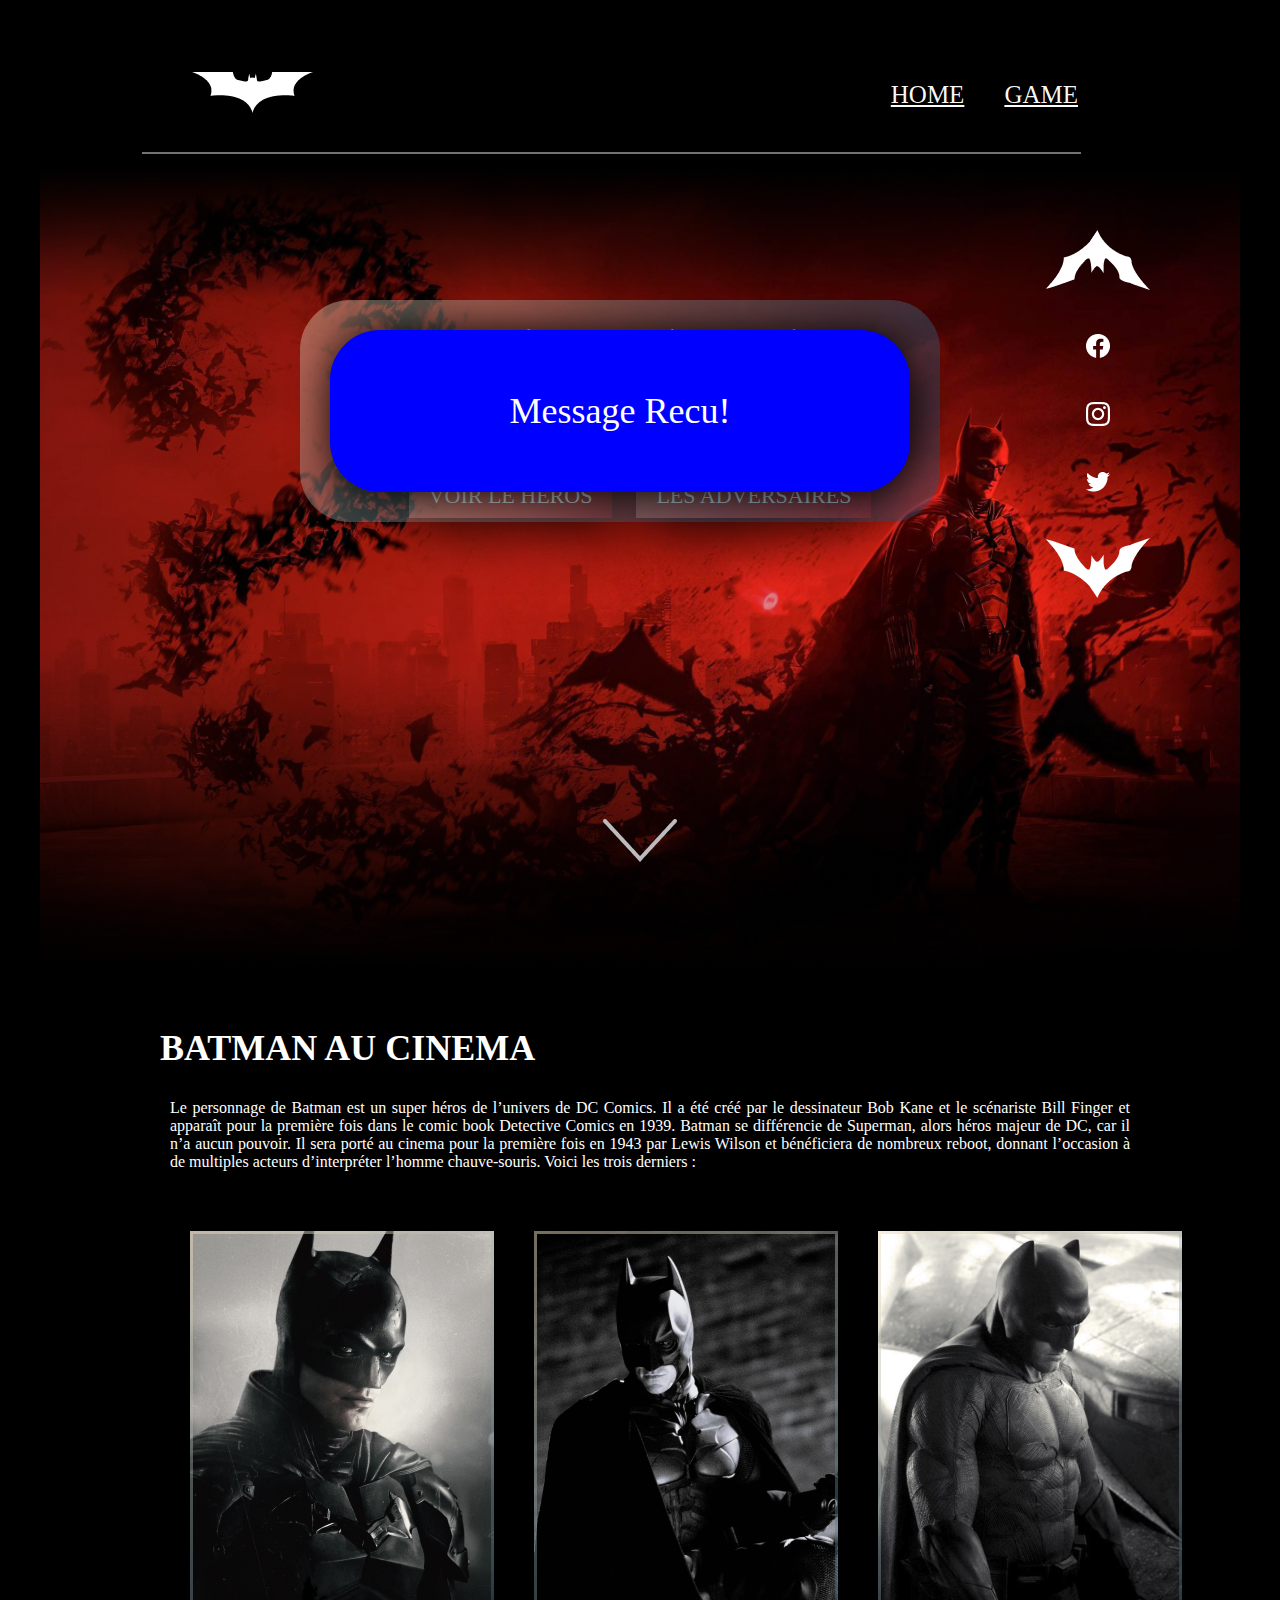
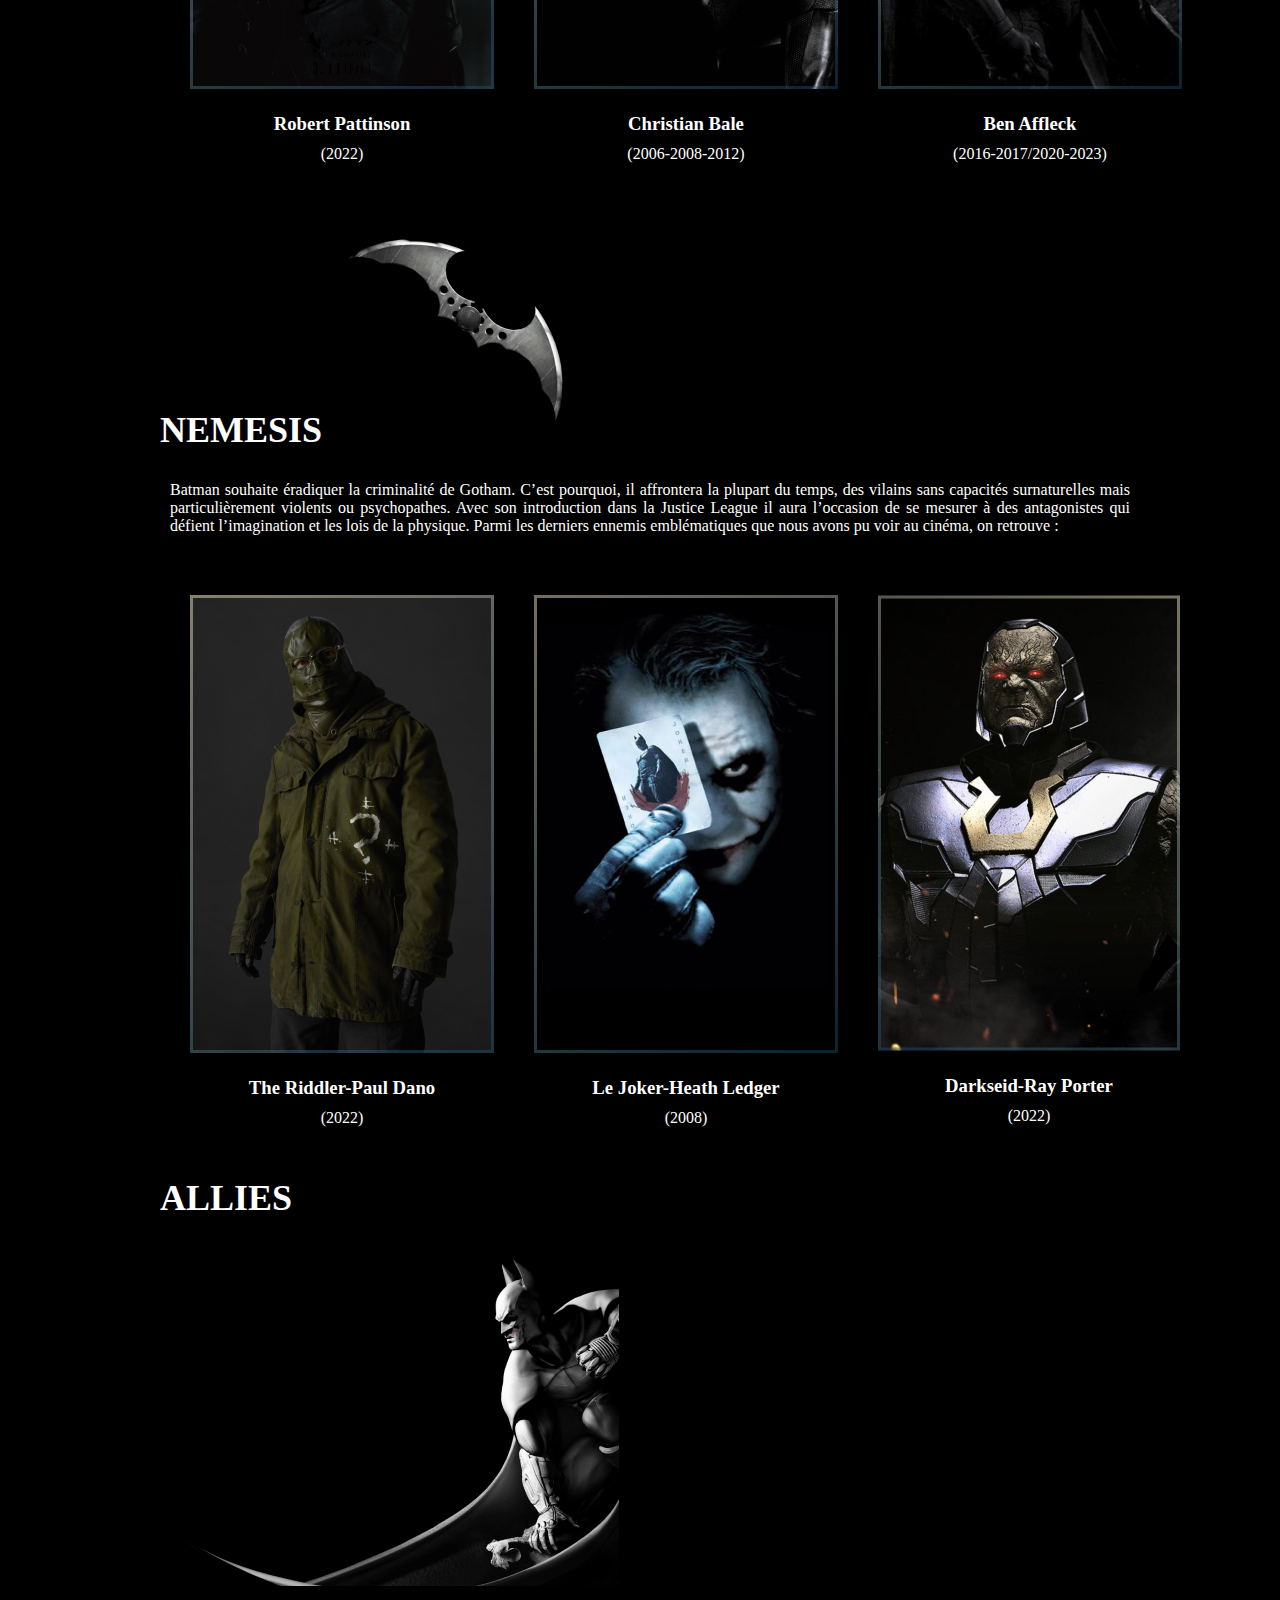
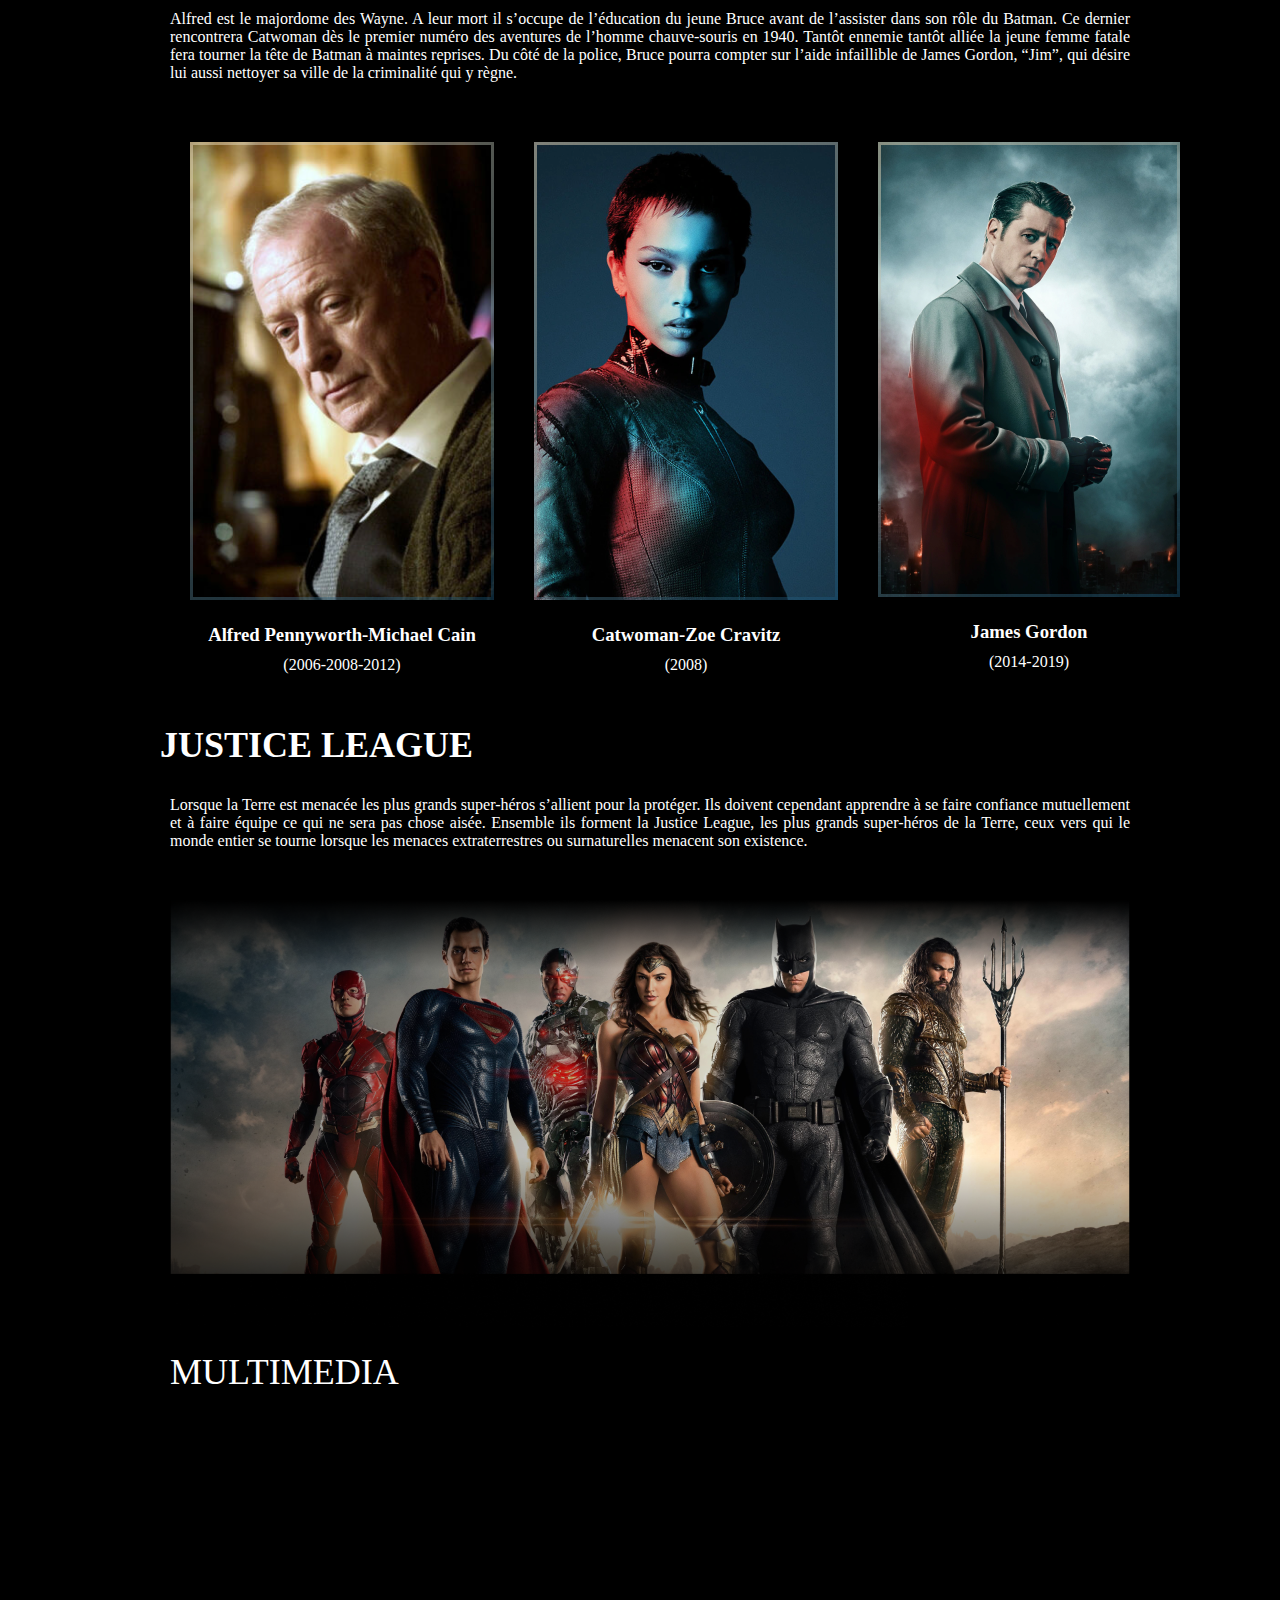
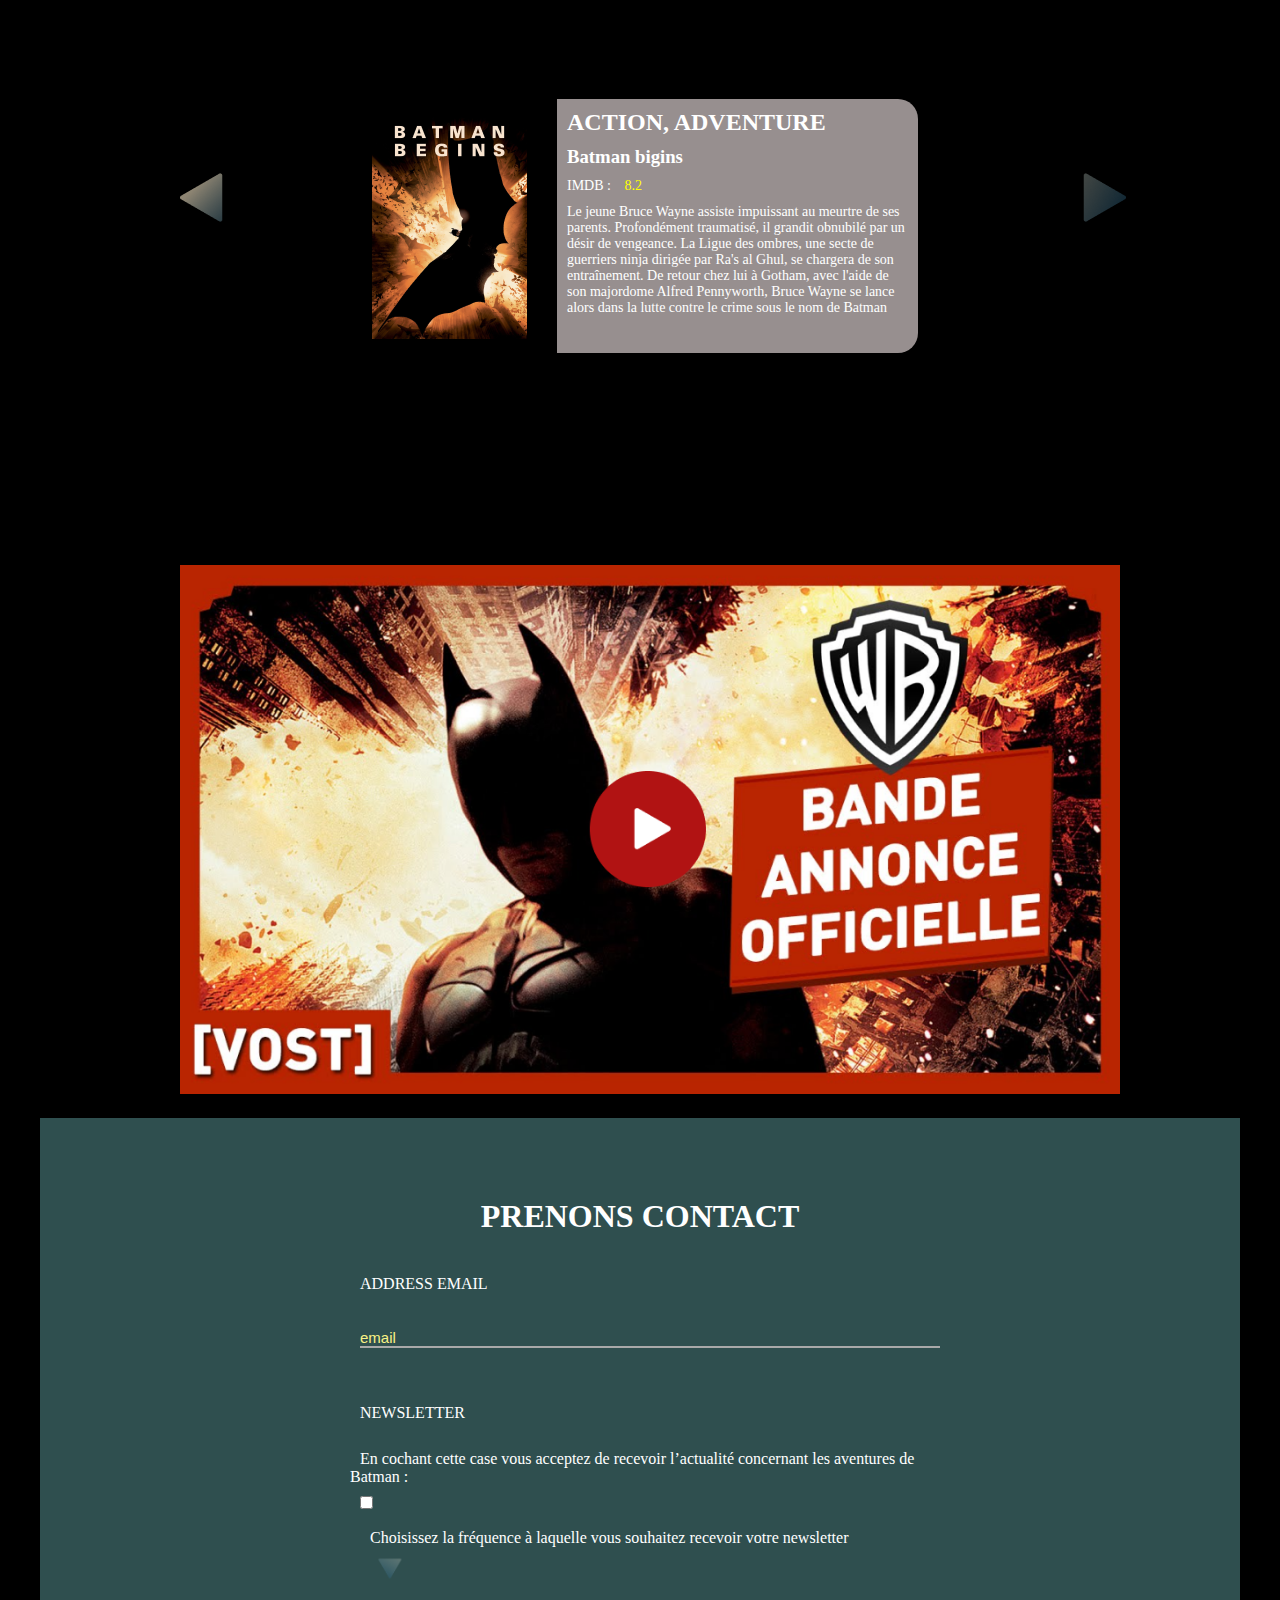
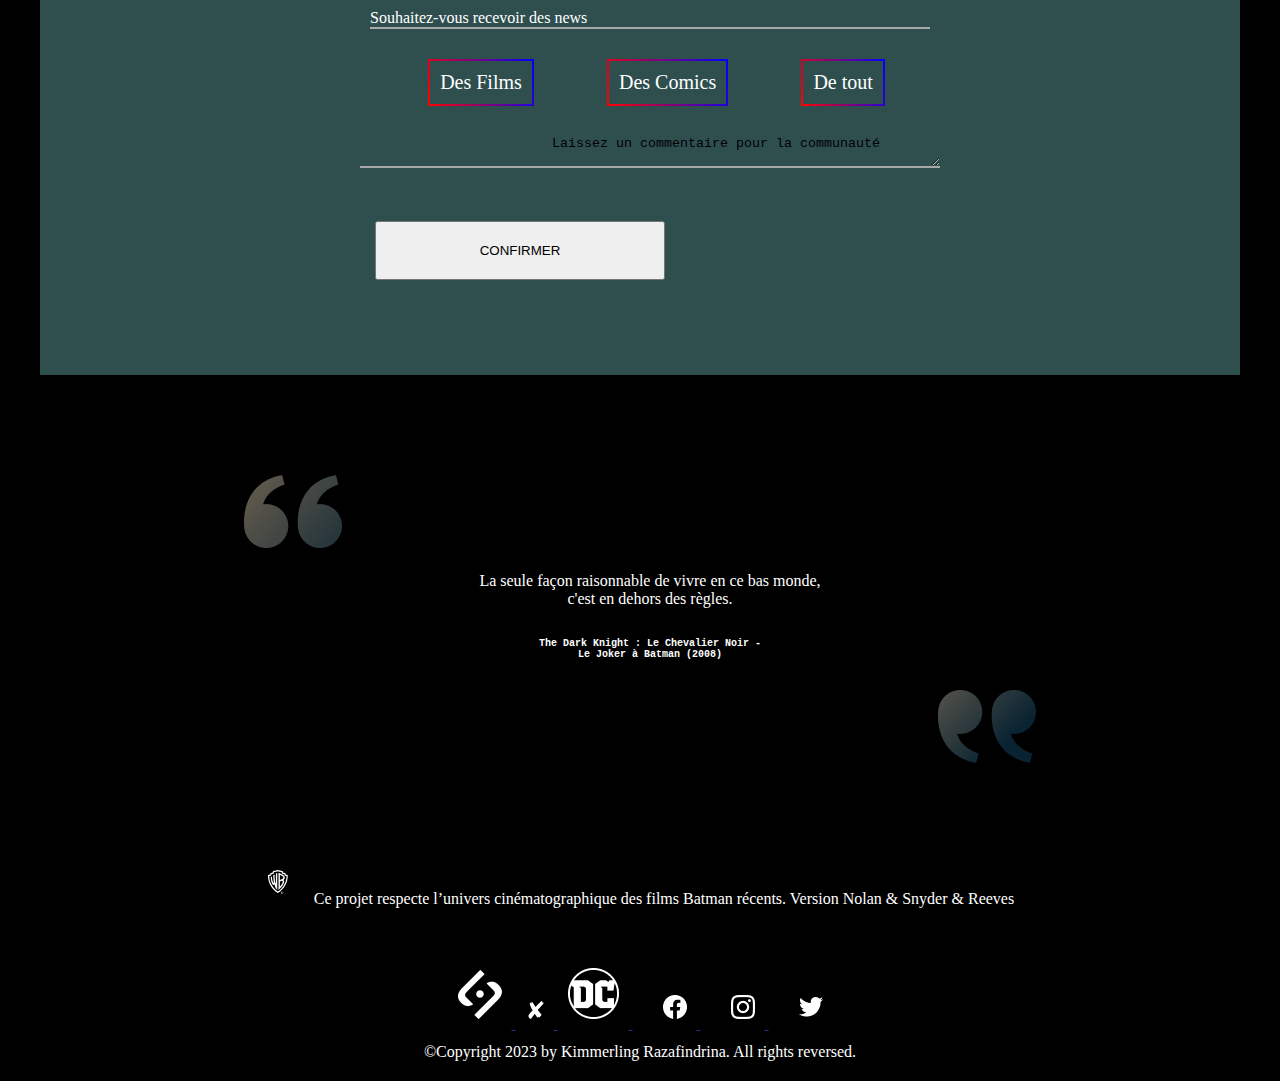
==== commit 7cc32326: "Improved project" ====
--- a/index.html
+++ b/index.html
@@ -6,6 +6,9 @@
     <meta name="viewport" content="width=device-width, initial-scale=1.0">
     <meta name="author" content="Kimmerling Razafindrina">
     <title>Batman T4SU | Home</title>
+    <script src="https://cdnjs.cloudflare.com/ajax/libs/jquery/3.7.0/jquery.min.js" 
+    integrity="sha512-3gJwYpMe3QewGELv8k/BX9vcqhryRdzRMxVfq6ngyWXwo03GFEzjsUm8Q7RZcHPHksttq7/GFoxjCVUjkjvPdw==" crossorigin="anonymous" 
+    referrerpolicy="no-referrer"></script>
     <link rel="stylesheet" href="./assets/css/style.css"
 </head>
 <body>
@@ -218,7 +221,7 @@
         <section id="contact">
             <div class="form">
                 <h1>PRENONS CONTACT</h1> <!--FORMULAIRE-->
-                <form action="" id="myForm">
+                <form action="" method="post" id="myForm">
                     <label class="titre" for="email">ADDRESS EMAIL</label> <br>
                     <input type="Address email"name="email" placeholder="email" id="email"> <br>
                     <span id="invalid"></span>
@@ -243,7 +246,7 @@
                     </div>
                     <textarea name="" id="" cols="" rows="" placeholder="Laissez un commentaire pour la communauté">
                         Laissez un commentaire pour la communauté</textarea> <br>
-                    <input type="submit" value="CONFIRMER">
+                    <input type="submit" value="CONFIRMER" id="message">
                 </form>
             </div>
         </section>
--- a/assets/css/style.css
+++ b/assets/css/style.css
@@ -242,6 +242,9 @@
     background-color: darkslategray;
     padding: 70px 0;
 }
+#invalid{
+    font-style: italic;
+}
 #contact .form{
     width: 50%;
     margin: 0 auto;
@@ -342,7 +345,7 @@
     width: 50%;
     margin: auto;
     text-align: center;
-    position: fixed;
+    position: absolute;
     top: 300px;
     left: 300px;
     border-radius: 50px;
